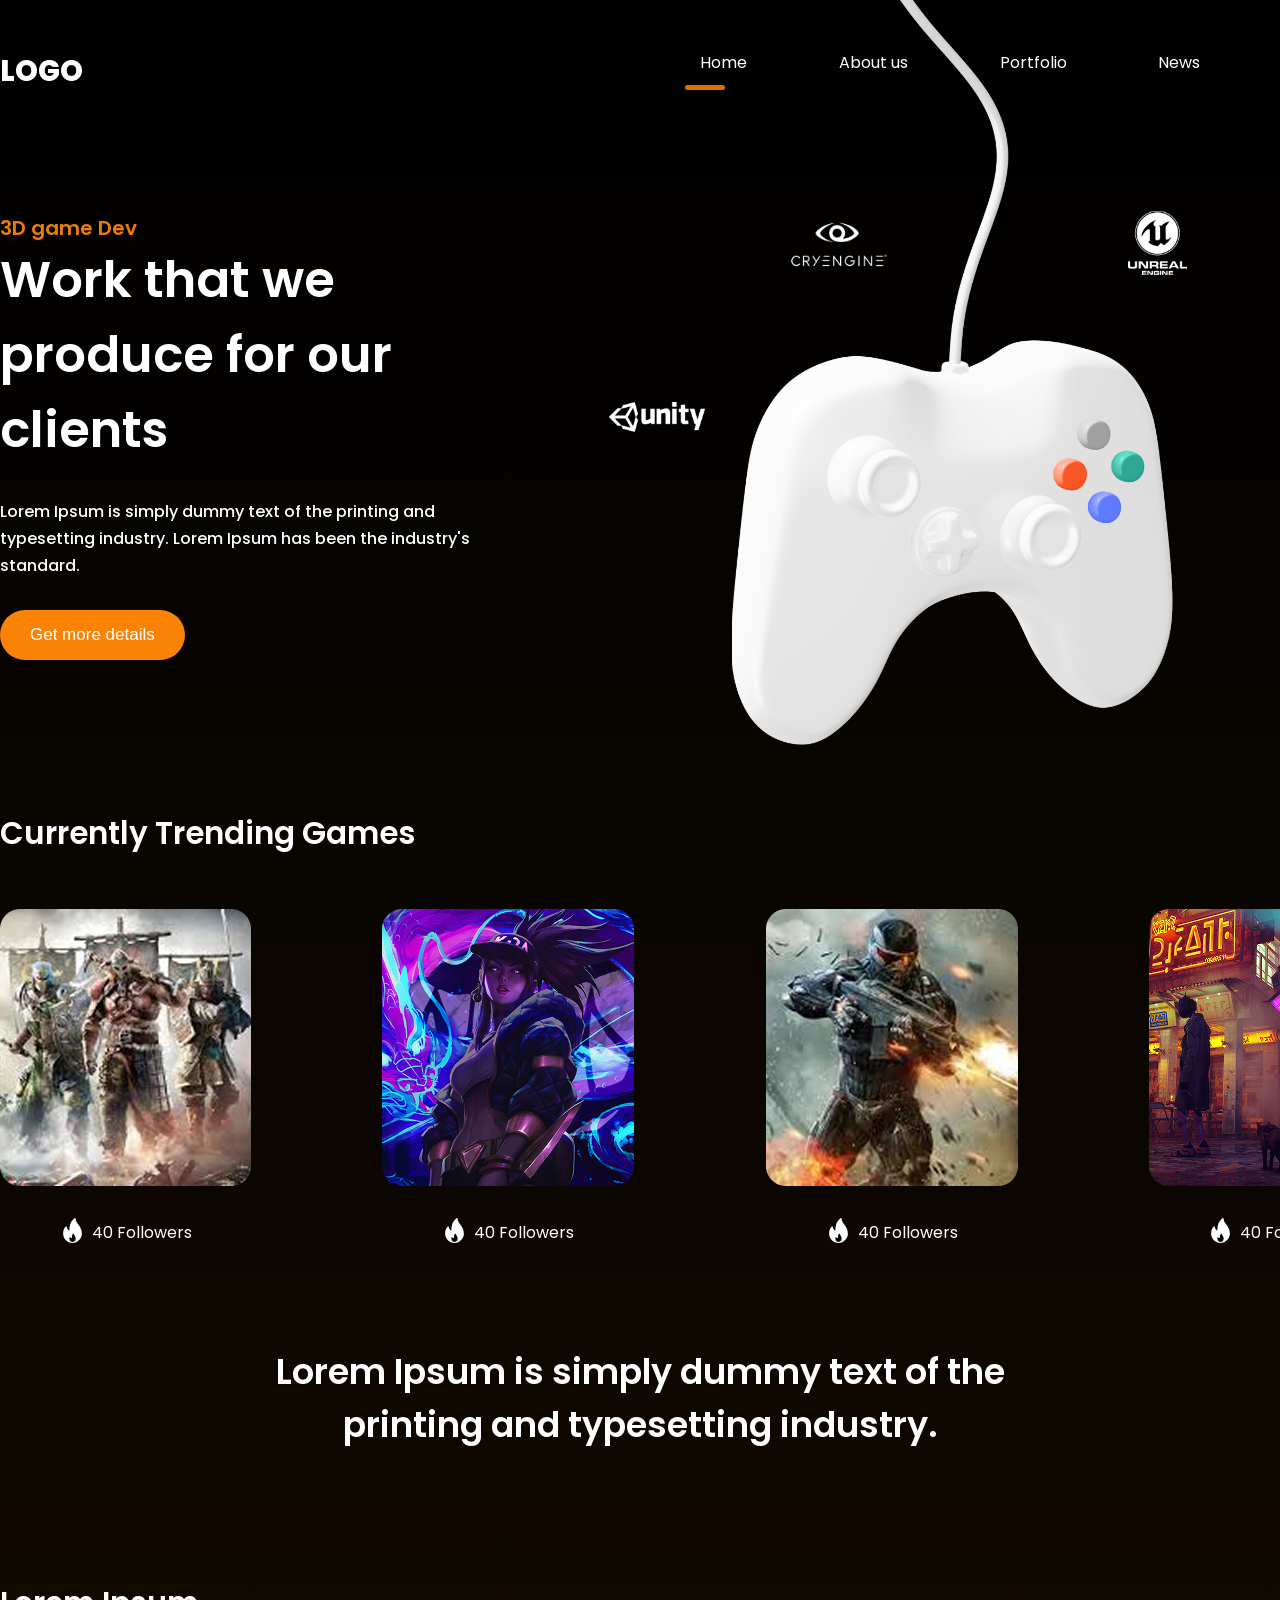
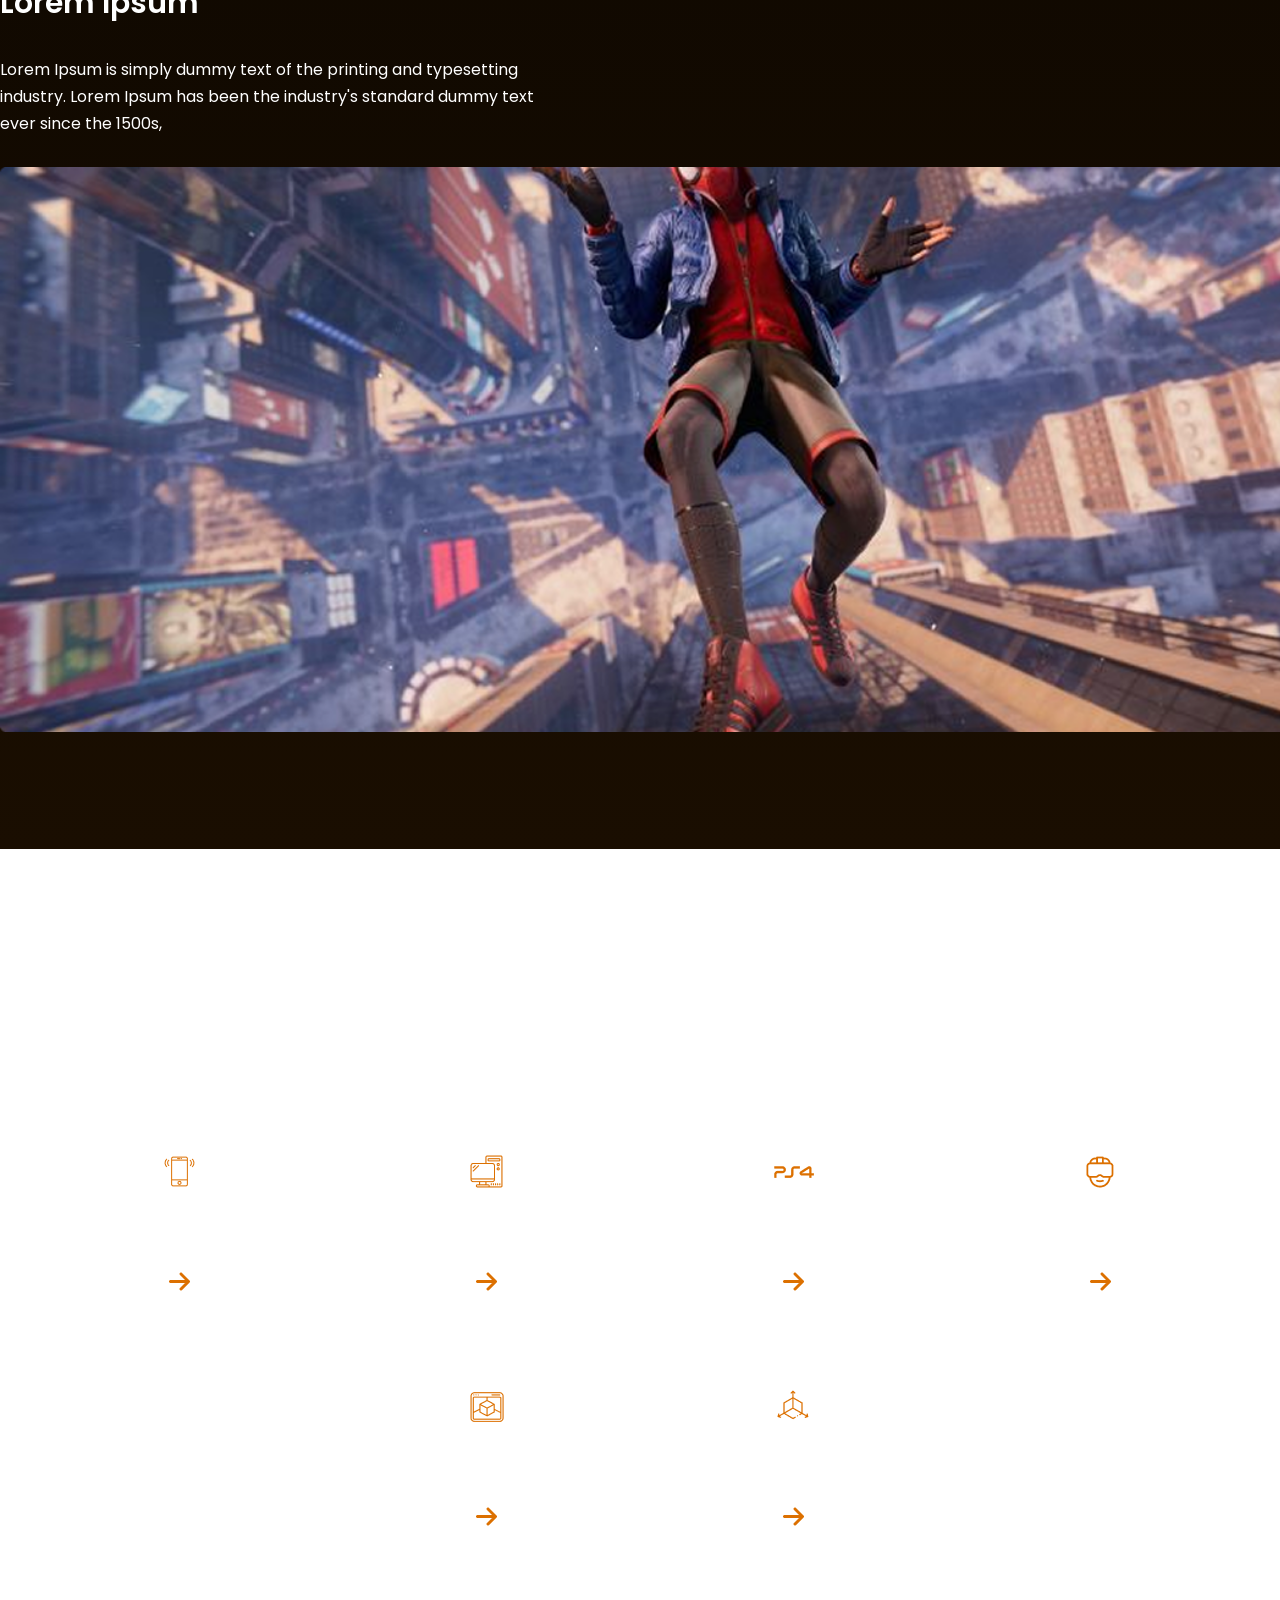
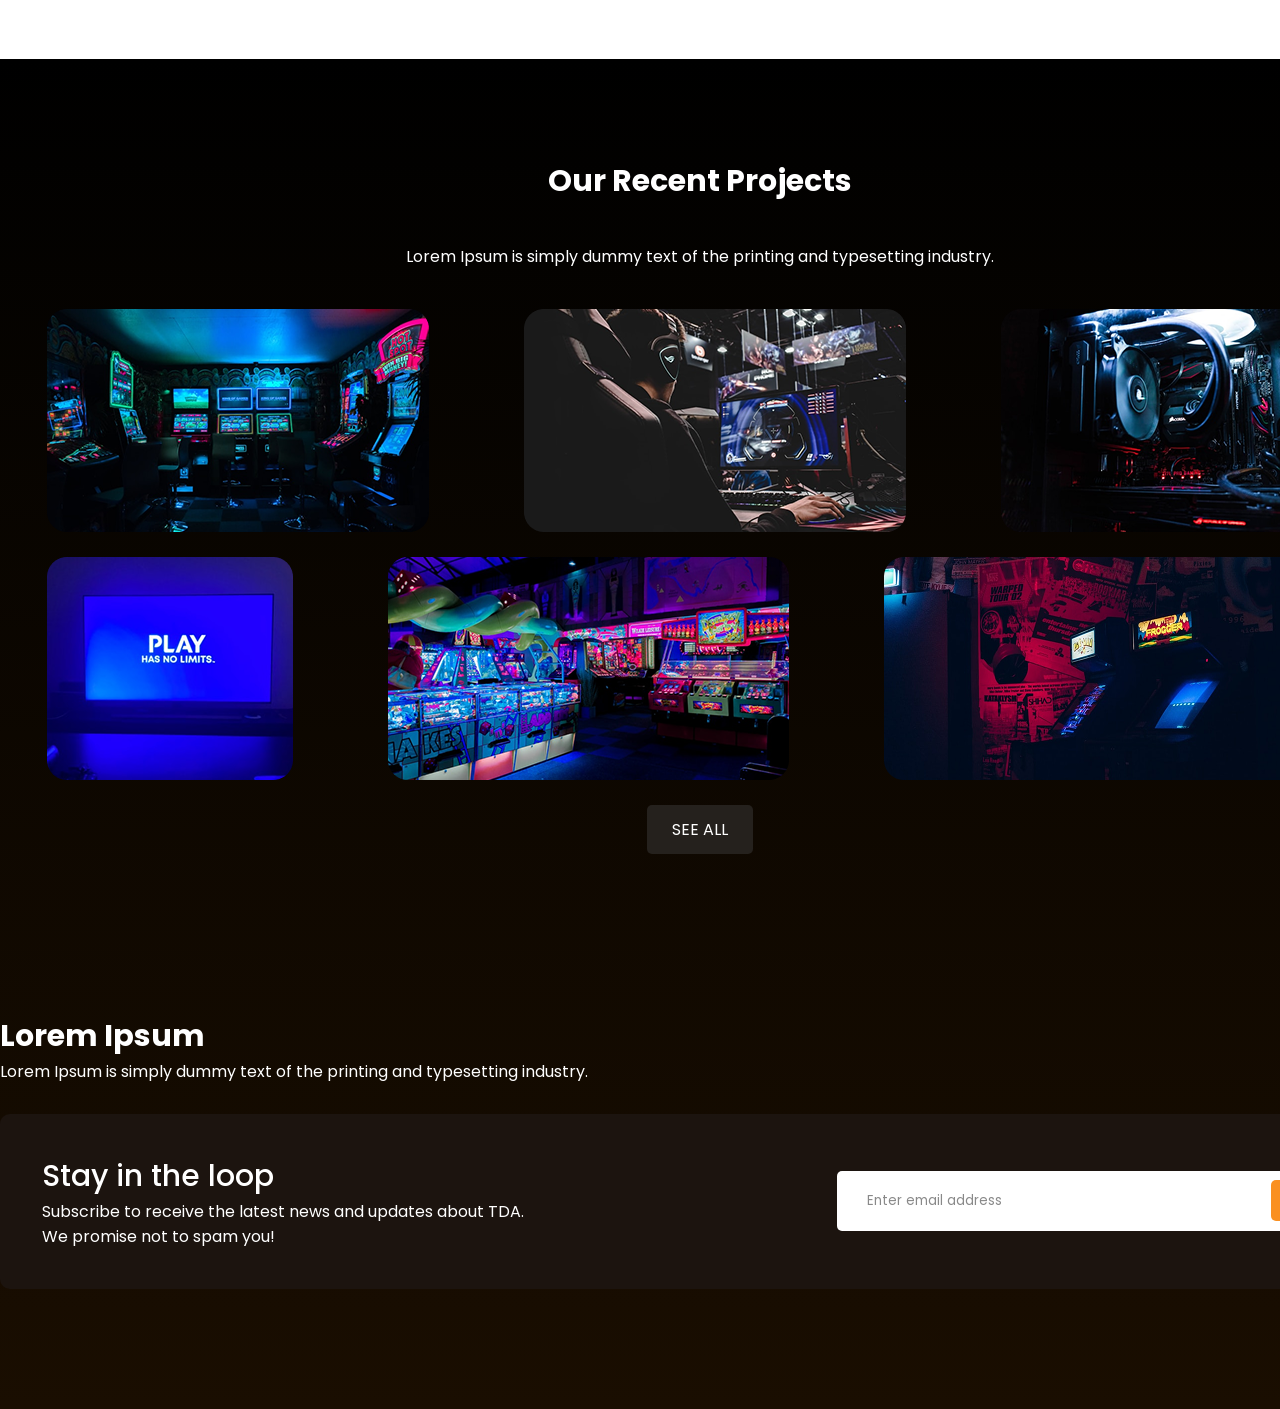
==== index.html @ e1181925 "правка" ====
<!DOCTYPE html>
<html lang="en">
<head>
    <meta charset="UTF-8">
    <meta name="viewport" content="width=device-width, initial-scale=1.0">
    <link rel="stylesheet" href="styles/main.css">
    <title>Gaming</title>
</head>
<body>

<div class="wrapper">
    <header class="container">
            <span class="logo">LOGO</span>
            <nav>
                <ul>
                    <li class="active"><a href="#">Home</a></li>
                    <li><a href="#">About us</a></li>
                    <li><a href="#">Portfolio</a></li>
                    <li><a href="#">News</a></li>
                    <li class="btn"><a href="#">Contacts</a></li>
                </ul>
            </nav>
    </header>
    <div class="hero container">
       <div class="hero--info">
        <h2>3D game Dev</h2>
        <h1>Work that we produce for our clients</h1>
        <p>Lorem Ipsum is simply dummy text of the printing and typesetting industry. Lorem Ipsum has been the industry's standard.</p>
        <button class="btn">Get more details</button>
       </div> 
       <img src="img/joystick.svg" alt="">
    </div>
    <div class="container trending">
        <a href="#" class="see-all">SEE ALL</a>
        <h3>Currently Trending Games</h3>

        <div class="games">
            <div class="block">
                <img src="img/game.png" alt="game">
                <span><img src="img/fire.svg" alt="">40 Followers</span>
            </div>
            <div class="block">
                <img src="img/game2.png" alt="game2">
                <span><img src="img/fire.svg" alt="">40 Followers</span>
            </div>
            <div class="block">
                <img src="img/game3.png" alt="game3">
                <span><img src="img/fire.svg" alt="">40 Followers</span>
            </div>
            <div class="block">
                <img src="img/game4.png" alt="game4">
                <span><img src="img/fire.svg" alt="">40 Followers</span>
            </div>
        </div>
    </div>
    <div class="container big-text">
        <p>Lorem Ipsum is simply dummy text of the printing and typesetting industry.</p>
    </div>
    <div class="container banner">
        <h3>Lorem Ipsum</h3>
        <p>Lorem Ipsum is simply dummy text of the printing and typesetting industry. Lorem Ipsum has been the industry's standard dummy text ever since the 1500s,</p>
        <img src="img/banner.png" alt="banner">
    </div>

</div>

<div class="features">
    <div class="container">
        <h3>Lorem Ipsum is simply dummy text of the printing and typesetting industry.</h3>
        <p>Lorem Ipsum is simply dummy text of the printing and typesetting industry. Lorem Ipsum has been the industry's standard dummy text ever since the 1500s,</p>
    </div>
    <div class="info">
        <div class="block">
            <img src="img/feature1.png" alt="">
            <p>Mobile Game Development</p>
            <img src="img/arrow.png" alt="">
        </div>
        <div class="block">
            <img src="img/feature2.png" alt="">
            <p>PC Game Development</p>
            <img src="img/arrow.png" alt="">
        </div>
        <div class="block">
            <img src="img/feature3.png" alt="">
            <p>PS4 Game Development</p>
            <img src="img/arrow.png" alt="">
        </div>
        <div class="block">
            <img src="img/feature4.png" alt="">
            <p>AR/VR Solutions</p>
            <img src="img/arrow.png" alt="">
        </div>
        <div class="block">
            <img src="img/feature5.png" alt="">
            <p>AR/ VR design</p>
            <img src="img/arrow.png" alt="">
        </div>
        <div class="block">
            <img src="img/feature6.png" alt="">
            <p>3D Modelings</p>
            <img src="img/arrow.png" alt="">
        </div>
    </div>
</div>

<div class="wrapper">
    <div class="container projects">
        <h3>Our Recent Projects</h3>
        <p>Lorem Ipsum is simply dummy text of the printing and typesetting industry.</p>
        <div class="images">
            <img src="img/project1.png" alt="">
            <img src="img/project2.png" alt="">
            <img src="img/project3.png" alt="">
        </div>
        <div class="images">
            <img src="img/project4.png" alt="">
            <img src="img/project5.png" alt="">
            <img src="img/project6.png" alt="">
        </div>
        <a href="#" class="see-all">SEE ALL</a>
    </div>

    <div class="container email">
        <h3>Lorem Ipsum</h3>
        <p>Lorem Ipsum is simply dummy text of the printing and typesetting industry.</p>
    <div class="block">
        <div>
            <h4>Stay in the loop</h4>
            <p>Subscribe to receive the latest news and updates about TDA.
We promise not to spam you! </p>
        </div>
        <div>
            <input type="email" id="emailField" placeholder="Enter email address">
            <button onclick="checkEmail()">Continue</button>
        </div>
    </div>
    </div>  
</div>
<script>
    function checkEmail() {
        let email = document.querySelector('#emailField').value;
        if(!email.includes('@')) alert('Нет символа @');
        else if(!email.includes('@')) alert('Нет символа . ');
        else alert('Все отлично!')
    }
</script>
</body>
</html>
---- styles/main.css ----
@import url('https://fonts.googleapis.com/css2?family=Poppins:wght@400;500;700;800&display=swap');

* {
    margin: 0;
    padding: 0;
}

body {
    font-family: 'poppins', sans-serif;
    font-size: 16px;
    font-weight: 400;
    color: #fff;
}

a {
    text-decoration: none;
}

img {
    max-width: 100%;
}

/* Шапка сайта */

.wrapper {
  background: linear-gradient(180deg, rgba(0,0,0,1) 0%, rgba(26,14,1,1) 100%);
  width: 100%;
}

.container {
    width: 1400px;
    margin: 0 auto;
}

header {
    padding: 50px 0;
}

header .logo {
    text-transform: uppercase;
    font-size: 29px;
    font-weight: 800;
}

header nav {
    float: right;
    width: 50%;
}

header nav ul {
    list-style: none;
    display: flex;
    justify-content: space-between;
    z-index: 2;
    position: relative;
}

header nav ul li {
    display: inline-block;

}

header nav ul li a {
    color:#fff;
}

header nav ul li.active::after {
    content: '';
    display: block;
    width: 40px;
    height: 5px;
    background: #DC7000;
    border-radius: 10px;
    position: relative;
    top: 10px;
    left: -15px;
}

header nav ul li:not(.active):not(.btn) a:hover {
    border-bottom: 5px solid #DC7000;
}

header nav ul li.btn a, .email .block button {
    background: #fa9021;
    padding: 9px 17px;
    border-radius: 5px;
}

header nav ul li.btn a:hover, .email .block button:hover {
    background: #a02604;
    transition: all 500ms ease;
}

/* Заголовок */
.hero {
    padding-bottom: 100px;
    position: relative;
    z-index: 1;
    position: relative;
}

.hero--info {
    width: 530px;
    padding-top: 70px;
}

.hero--info h2 {
    color: #E87D0E;
    font-size: 20px;
    font-weight: 600;
}

.hero--info h1 {
    font-size: 50px;
    font-weight: 600;
}

.hero--info p {
    font-weight: 500;
    line-height: 170%;
    margin: 30px 0;
}

.hero--info .btn {
    background: #fa8305;
    color: #fff;
    font-size: 17px;
    border-radius: 50px;
    padding: 15px 30px;
    border: 0;
    transition: all 500ms ease;
}

.hero--info .btn:hover {
    cursor: pointer;
    transform: scale(1.1);
}

.hero img {
    position: absolute;
    top: -150px;
    right: 0;
}

/* Секция с играми */
.trending {
    padding-top: 50px;
}

.trending h3 {
    font-weight: 600;
    font-size: 31px;
}

.trending .see-all, 
.projects .see-all {
    color: #fff;
    background: #25211D;
    border-radius: 5px;
    padding: 12px 23px;
    float: right;
    display: block;
}

.trending .see-all:hover, 
.projects .see-all:hover {
    transform: scale(1.1);
    transition: all 500ms ease;
}

.trending .games {
    display: flex;
    justify-content: space-between;
    width: 100%;
    padding: 50px 0;
}

.trending .games span {
    display: block;
    text-align: center;
    margin-top: 20px;
}

.trending .games span img {
    position: relative;
    top: 5px;
    margin-right: 7px;
}

.big-text {
    padding: 50px 0;
    font-size: 35px;
    font-weight: 600;
    text-align: center;
    width: 800px;
}

.banner {
    padding: 80px 0;
}

.banner h3 {
    font-size: 30px;
    font-weight: 600;
    margin-bottom: 30px;
}

.banner p {
    line-height: 170%;
    margin-bottom: 30px;
    width: 550px;
}

.banner img {
    width: 100%;
    margin-bottom: 30px;
}

/* Характеристики проекта */
.features {
    background: url('../img/bg.png') no-repeat center center fixed;
    background-size: cover;
    padding: 80px 0;
}

.features h3,
.features p  {
    margin-bottom: 20px;
    text-align: center;
    max-width: 800px;
    margin-left: auto;
    margin-right: auto;
}

.features h3 {
    font-size: 30px;
}

.features .info {
    display: flex;
    justify-content: center;
    flex-wrap: wrap;
}

.features .info .block {
    text-align: center;
    width: 20%;
    margin: 30px 2%;
}
.features .info .block img {
    margin-bottom: 15px;
}

/* Блок с проектами */

.projects {
    padding: 100px 0;

}

.projects h3 {
    font-size: 30px;
    text-align: center;
}

.projects p {
    margin: 40px 0;
    text-align: center;
}

.projects .images {
    display: flex;
    justify-content: space-around;
    margin-bottom: 25px;
}

.projects .see-all {
    float: none;
    width: 60px;
    text-align: center;
    margin: 0 auto;
}

/* Нижняя часть */
.email {
    padding-bottom: 120px;
}

.email h3 {
    margin-top: 60px;
    font-size: 30px;
}

.email .block {
    background: #1C140F;
    margin-top: 30px;
    border-radius: 10px;
    padding: 40px 3%;
    width: 94%;
    display: flex;
    justify-content: space-between;
    align-items: center;
}

.email .block h4 {
    font-size: 30px;
    font-weight: 500;
}

.email .block p {
    width: 500px;
}

.email .block input {
    background: #fff;
    outline: none;
    border: 0;
    border-radius: 5px;
    width: 380px;
    font-family: 'poppins', sans-serif;
    font-weight: 400;
    padding: 20px 30px;
    position: relative;
    right: -100px;
    z-index: 1;
    padding-right: 120px;
}

.email .block input::placeholder {
    color: #898989;
}

.email .block button {
    cursor: pointer;
    border: 0;
    padding: 13px 17px;
    position: relative;
    z-index: 2;
    color: #fff;
}
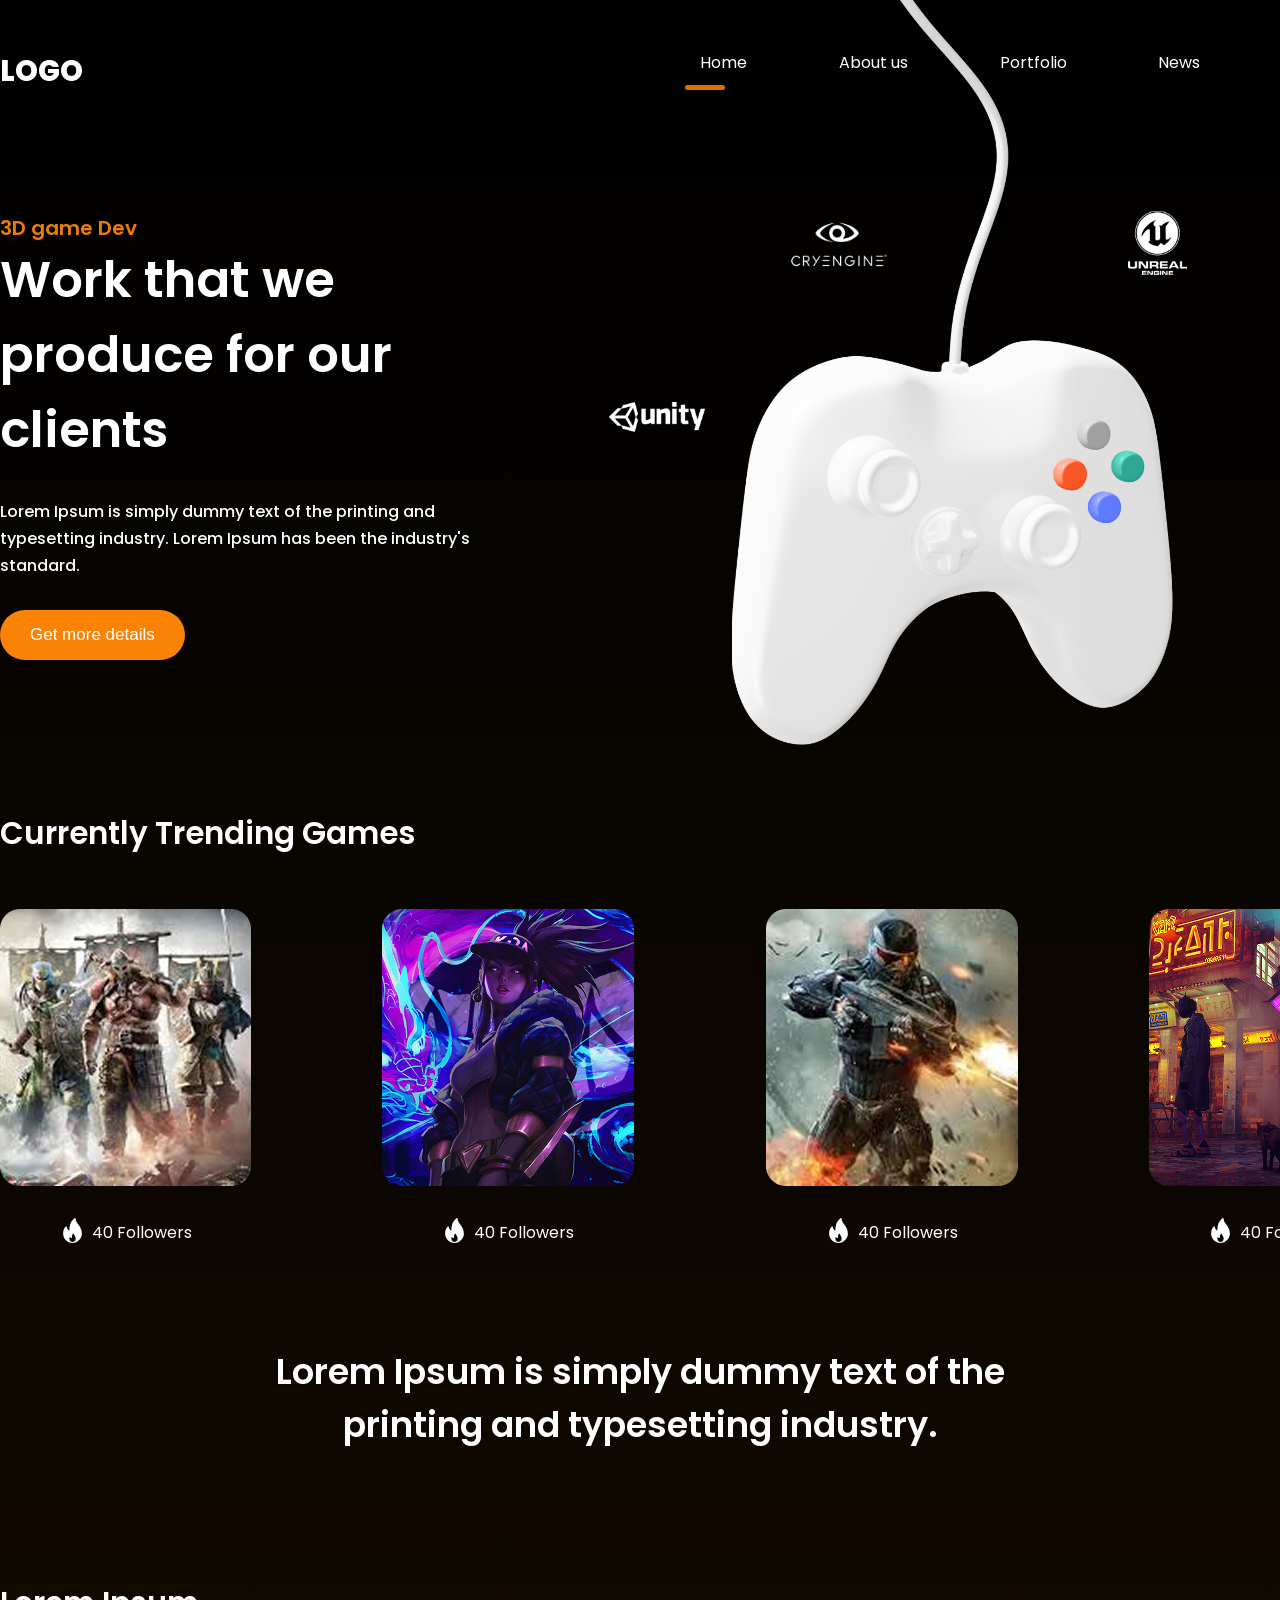
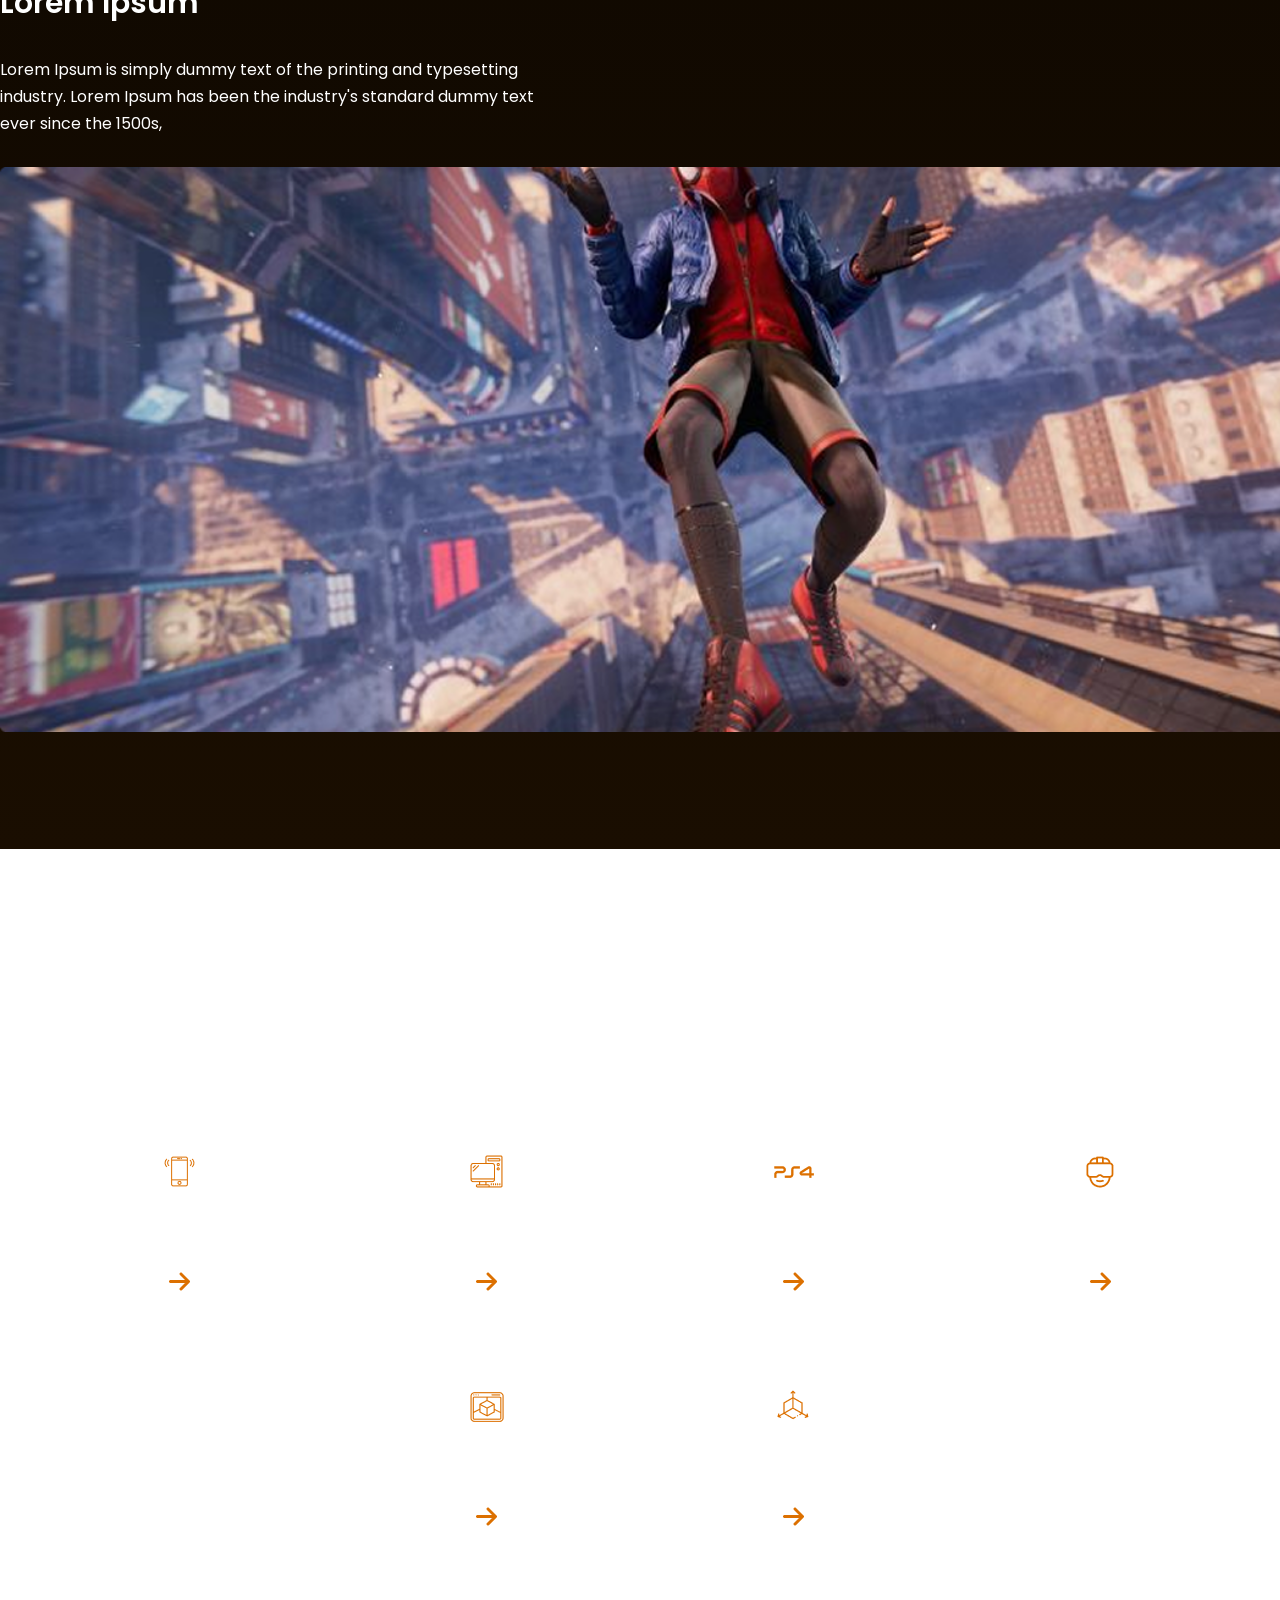
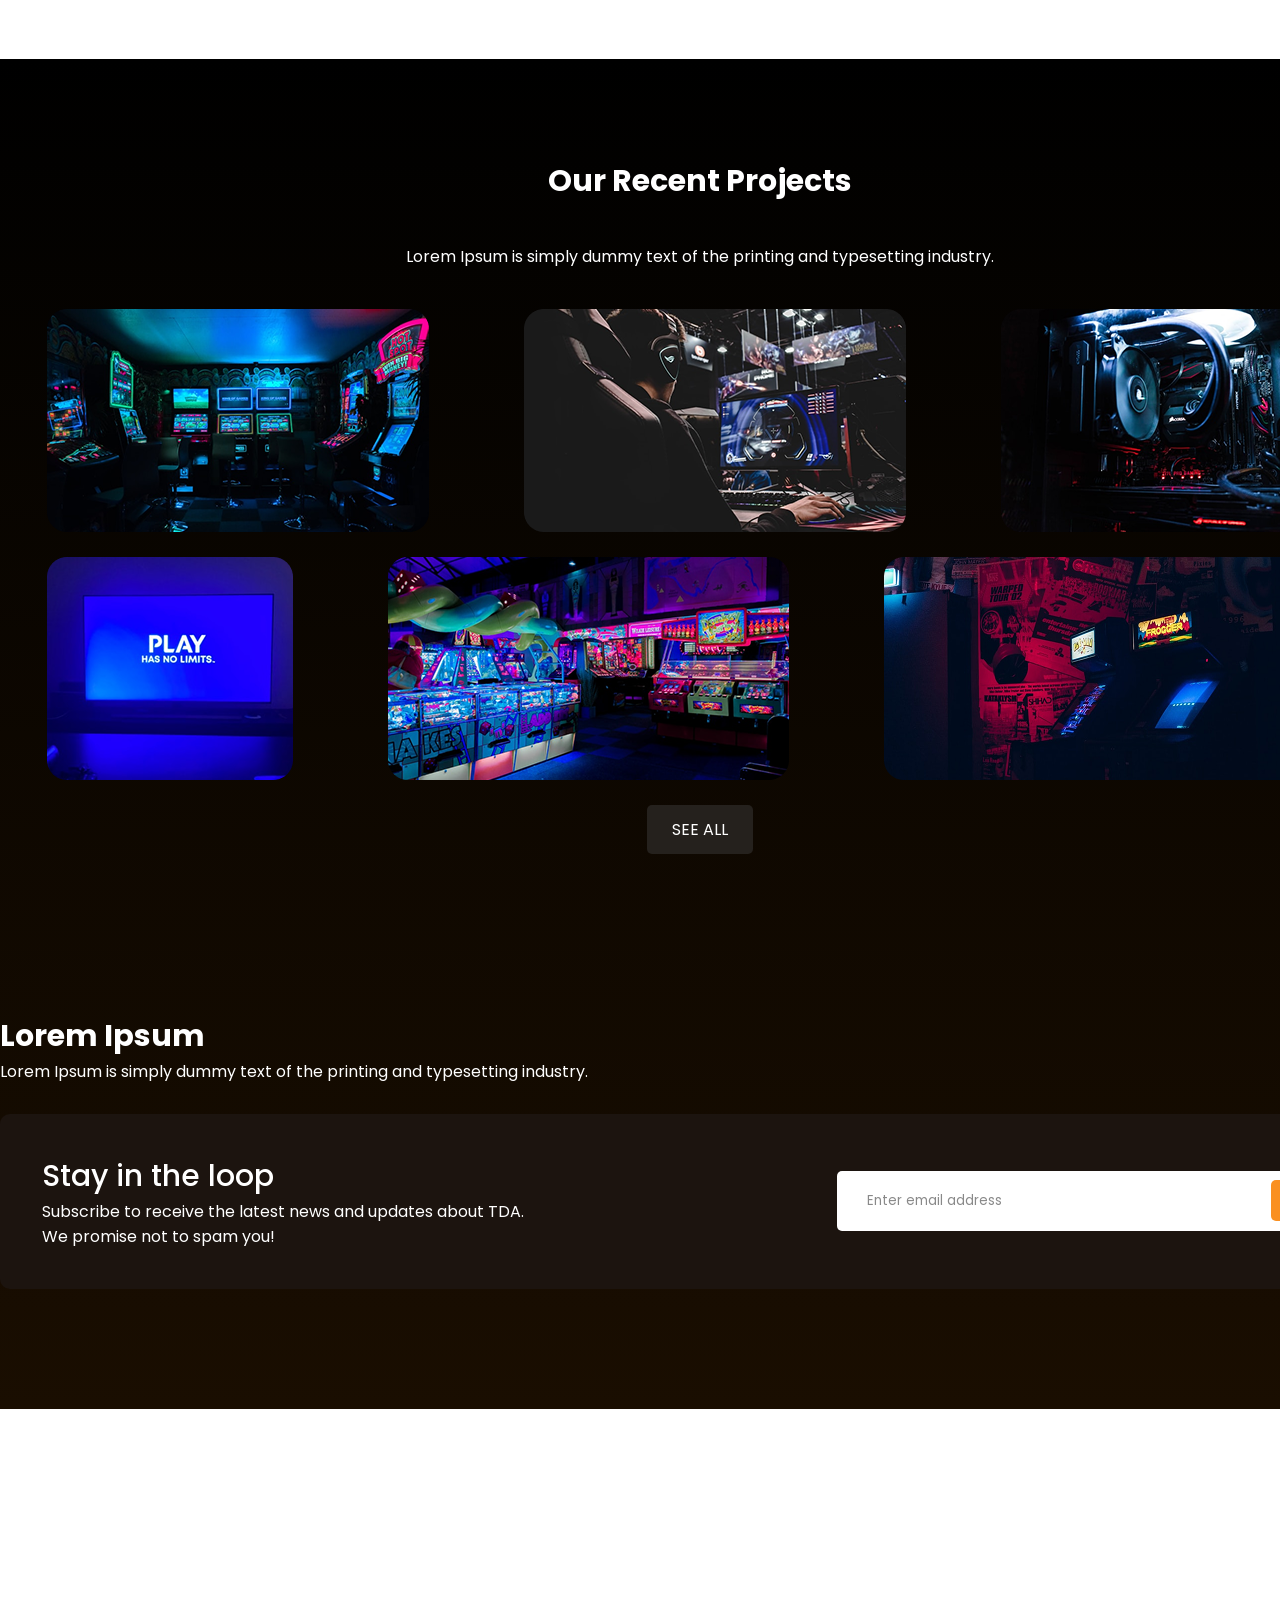
==== commit 863e20f6: "pravka" ====
--- a/index.html
+++ b/index.html
@@ -136,11 +136,35 @@
     </div>
     </div>  
 </div>
+
+<footer>
+    <div class="blocks container">
+        <div>
+            <span class="logo">logo</span>
+            <p>Lorem Ipsum is simply dummy text of the printing and typesetting industry.</p>
+        </div>
+        <div>
+            <h4>About us</h4>
+            <ul>
+                <li>Zeux</li>
+                <li>Portfolio</li>
+                <li>Careers</li>
+                <li>Contact us</li>
+            </ul>
+        </div>
+        <div>
+            <h4>Contact us</h4>
+            <p>Lorem Ipsum is simply dummy text of the printing and typesetting industry.</p>
+            <p>+908 89097 890</p>
+        </div>
+    </div>
+</footer>
+
 <script>
     function checkEmail() {
         let email = document.querySelector('#emailField').value;
         if(!email.includes('@')) alert('Нет символа @');
-        else if(!email.includes('@')) alert('Нет символа . ');
+        else if(!email.includes('.')) alert('Нет символа . ');
         else alert('Все отлично!')
     }
 </script>
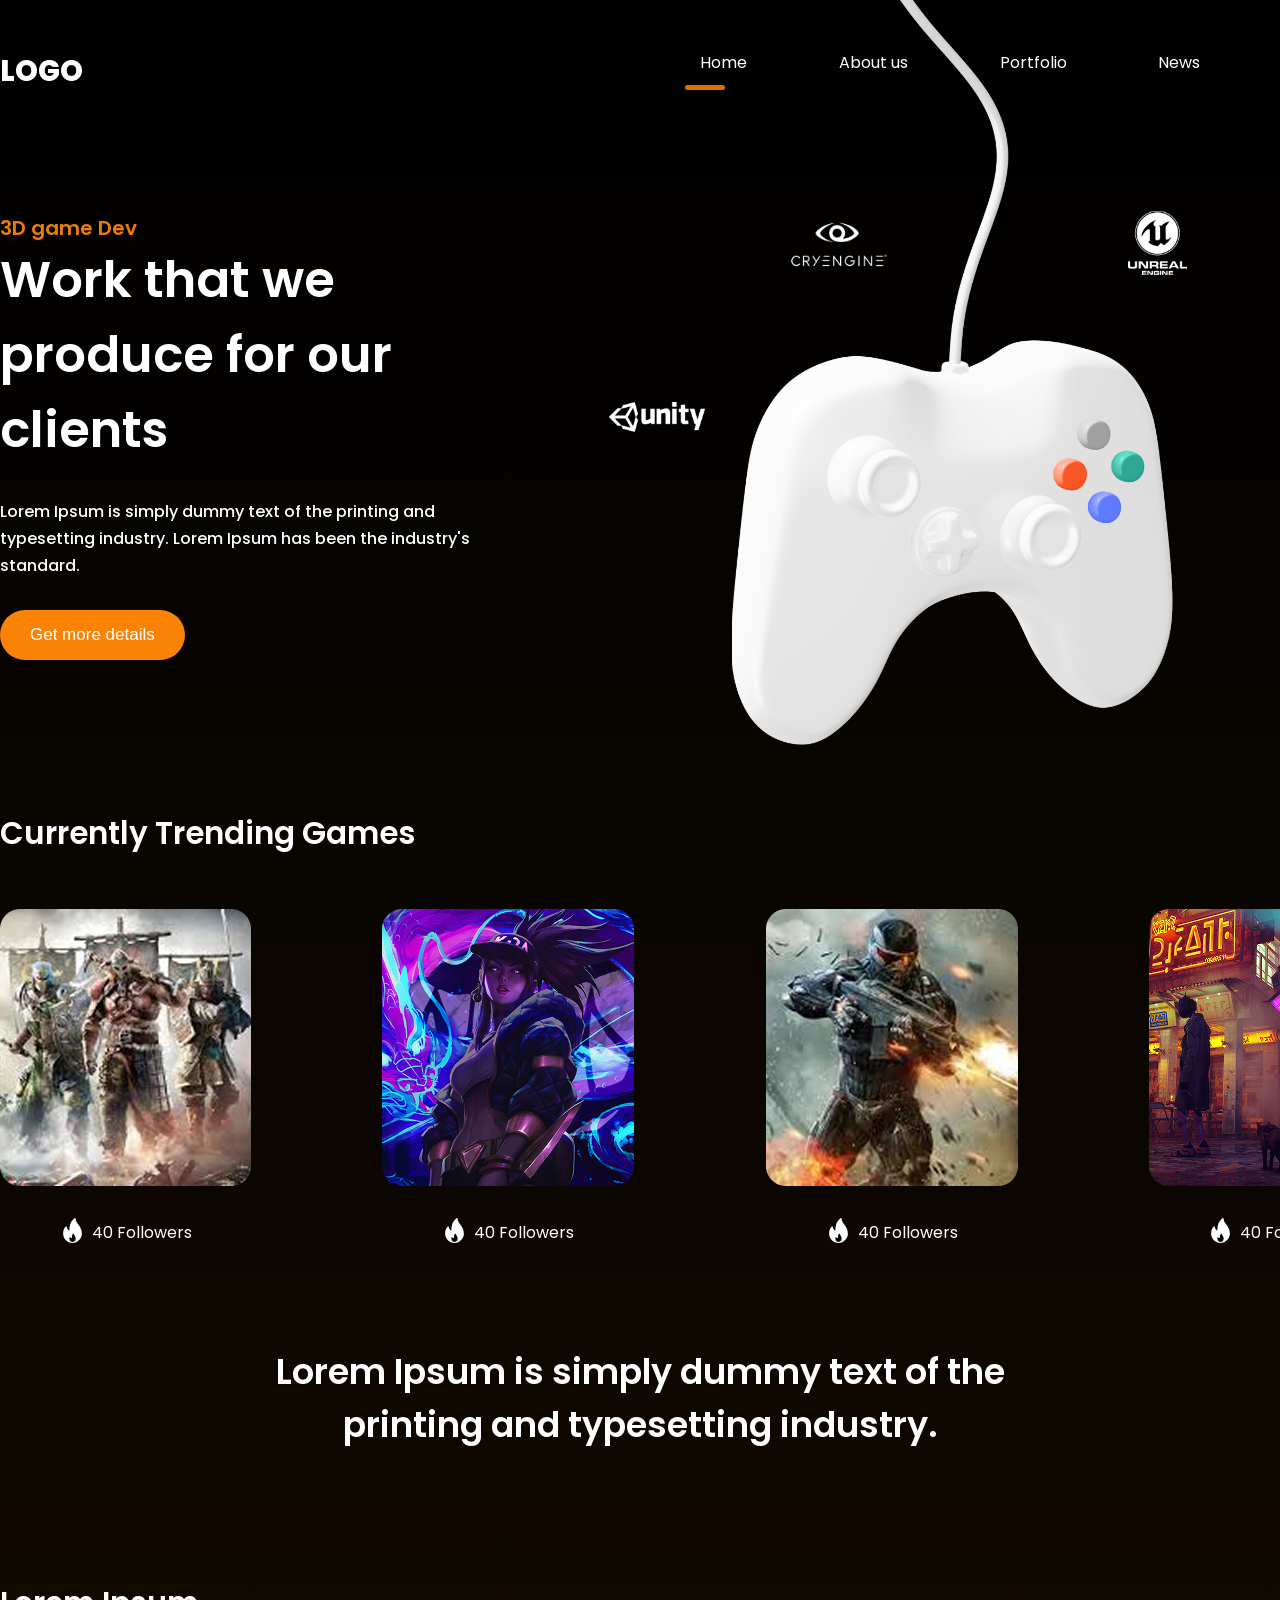
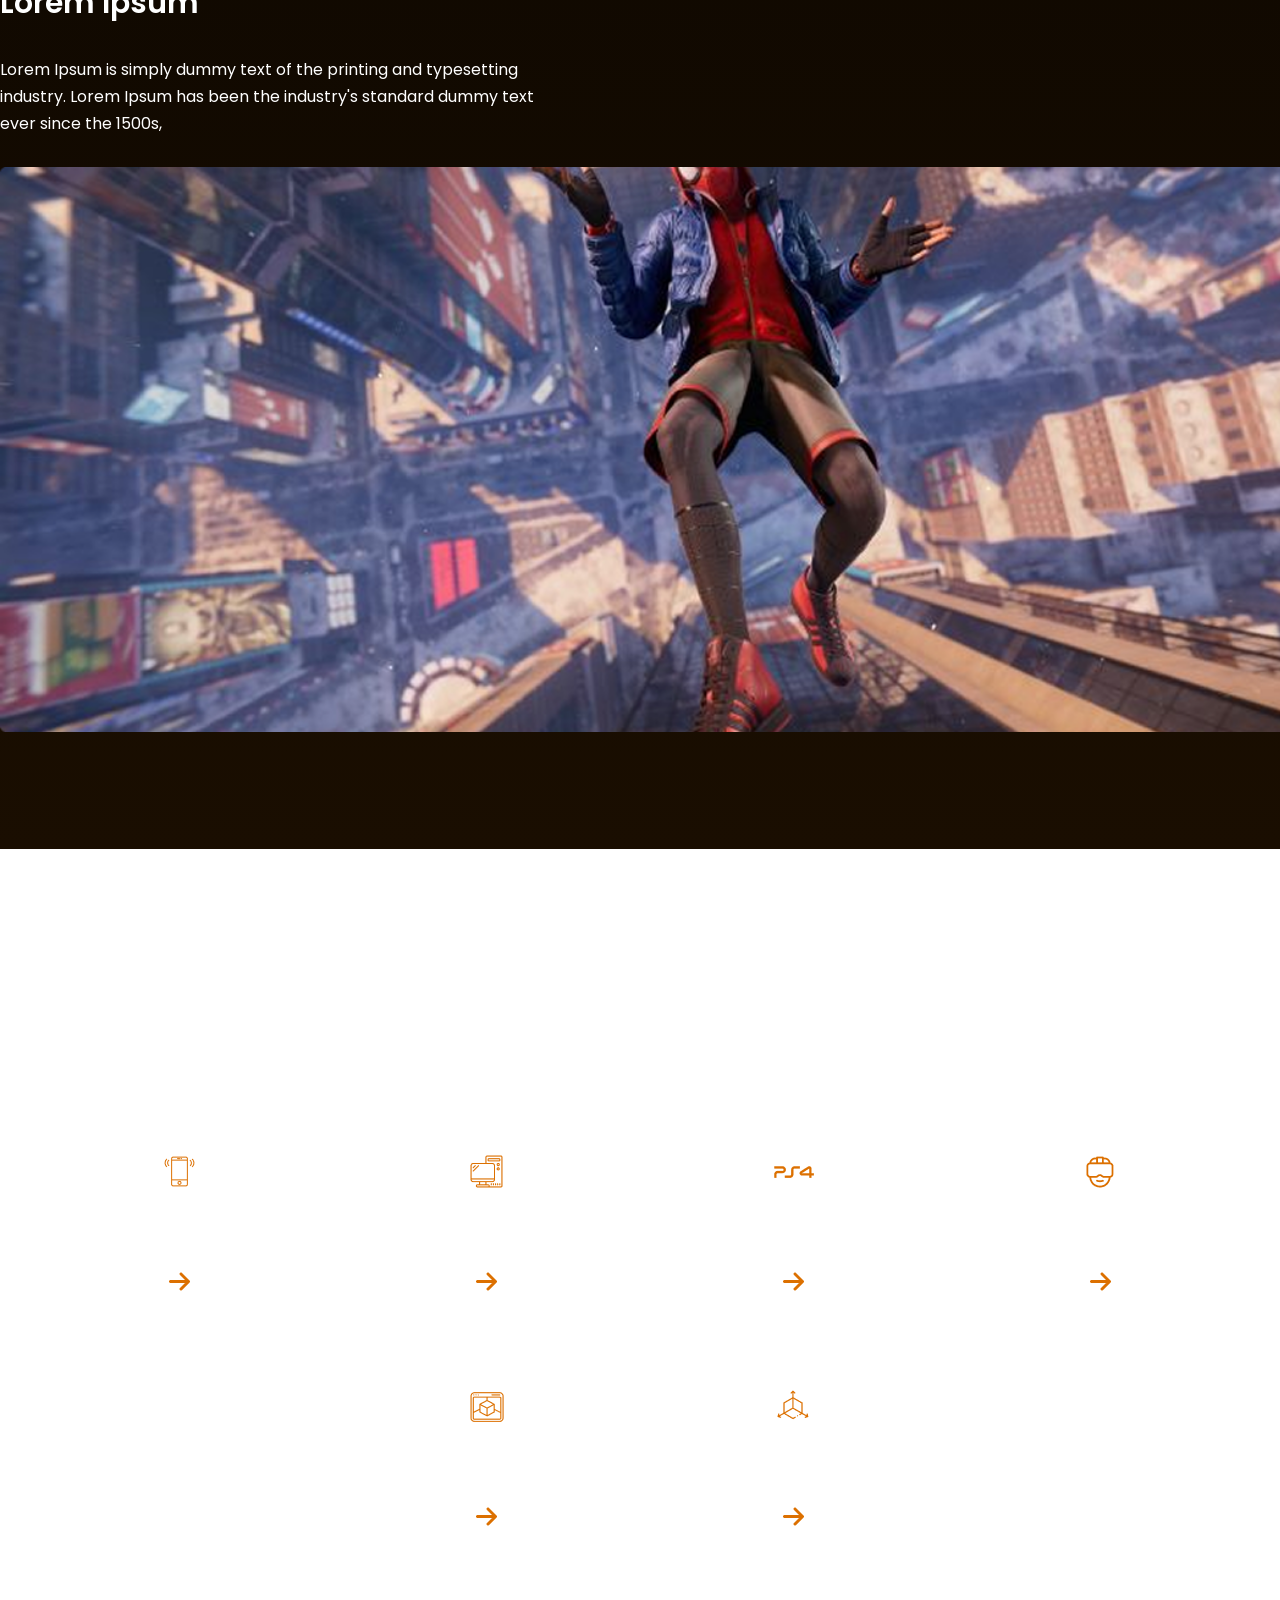
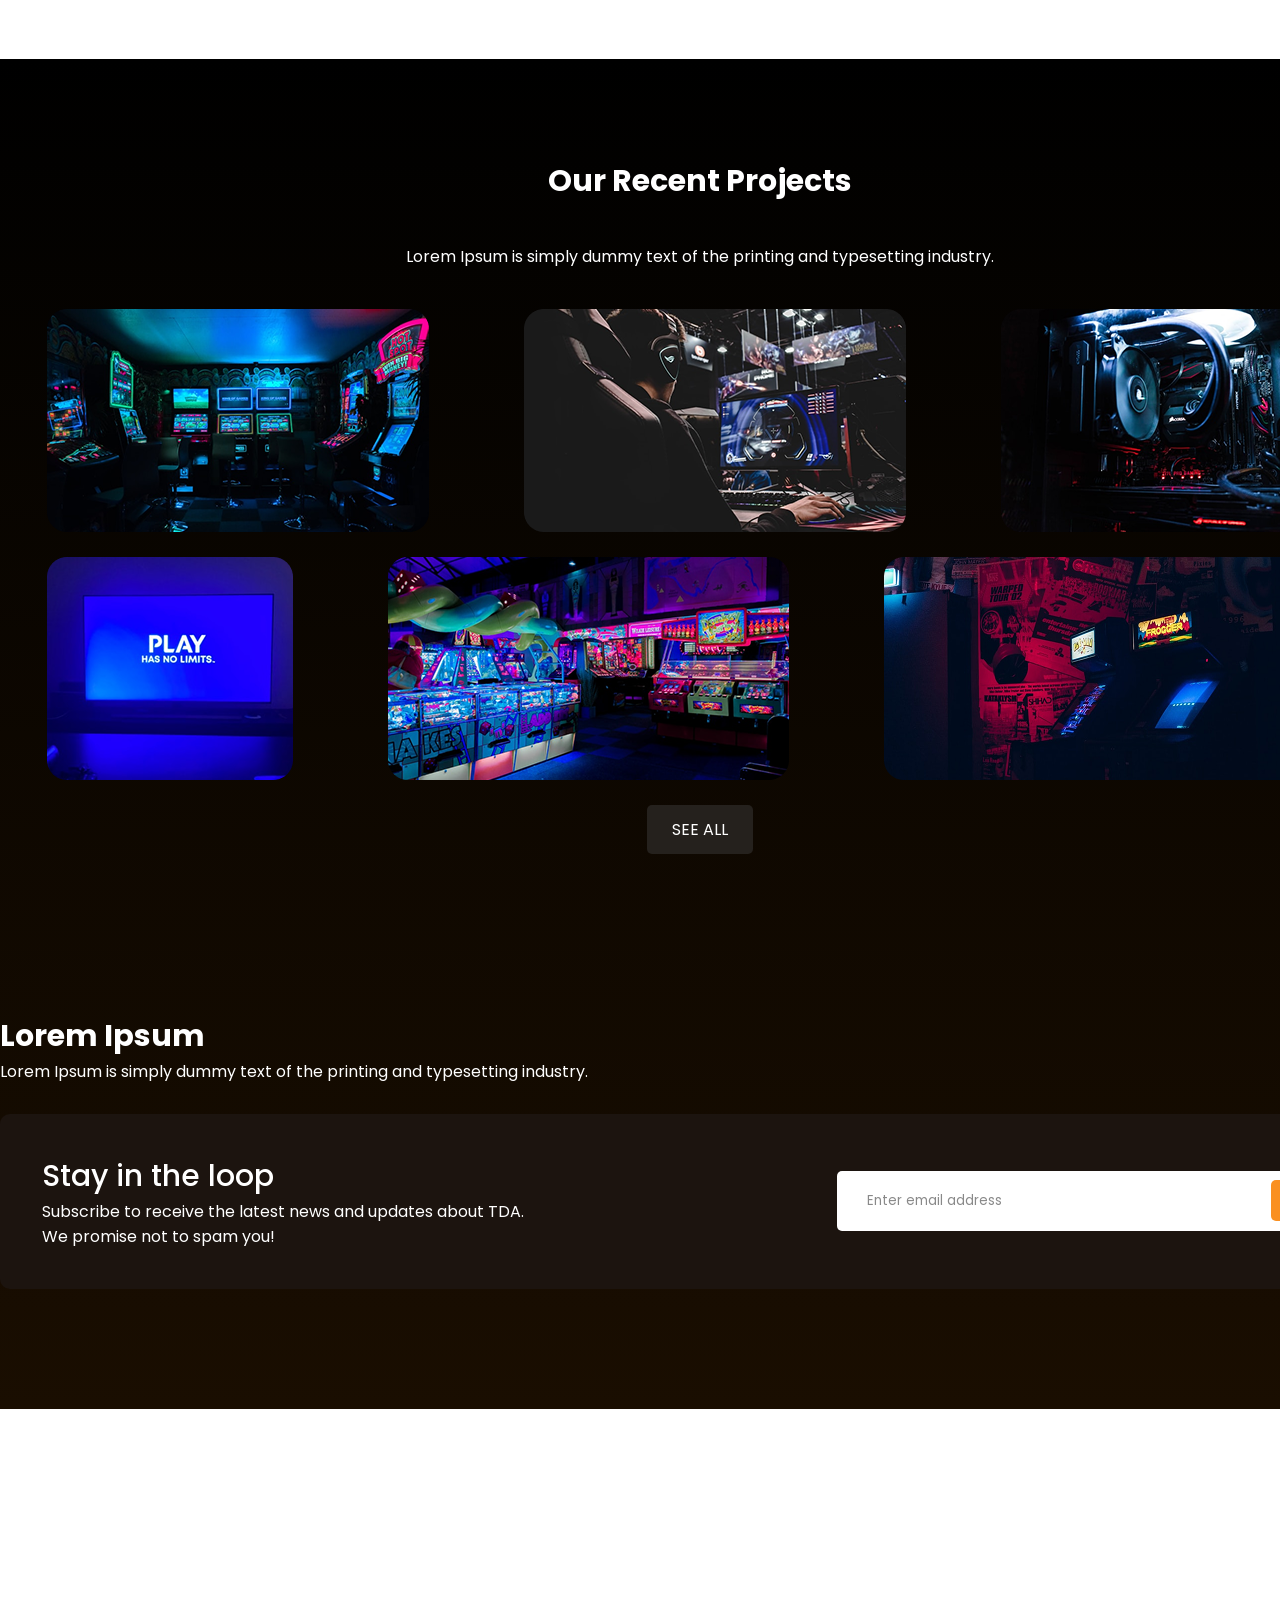
==== commit c9f2d38e: "pravka" ====
--- a/index.html
+++ b/index.html
@@ -158,6 +158,8 @@
             <p>+908 89097 890</p>
         </div>
     </div>
+    <hr>
+    <p>Copyright ® 2021 Lorem All rights Rcerved</p>
 </footer>
 
 <script>
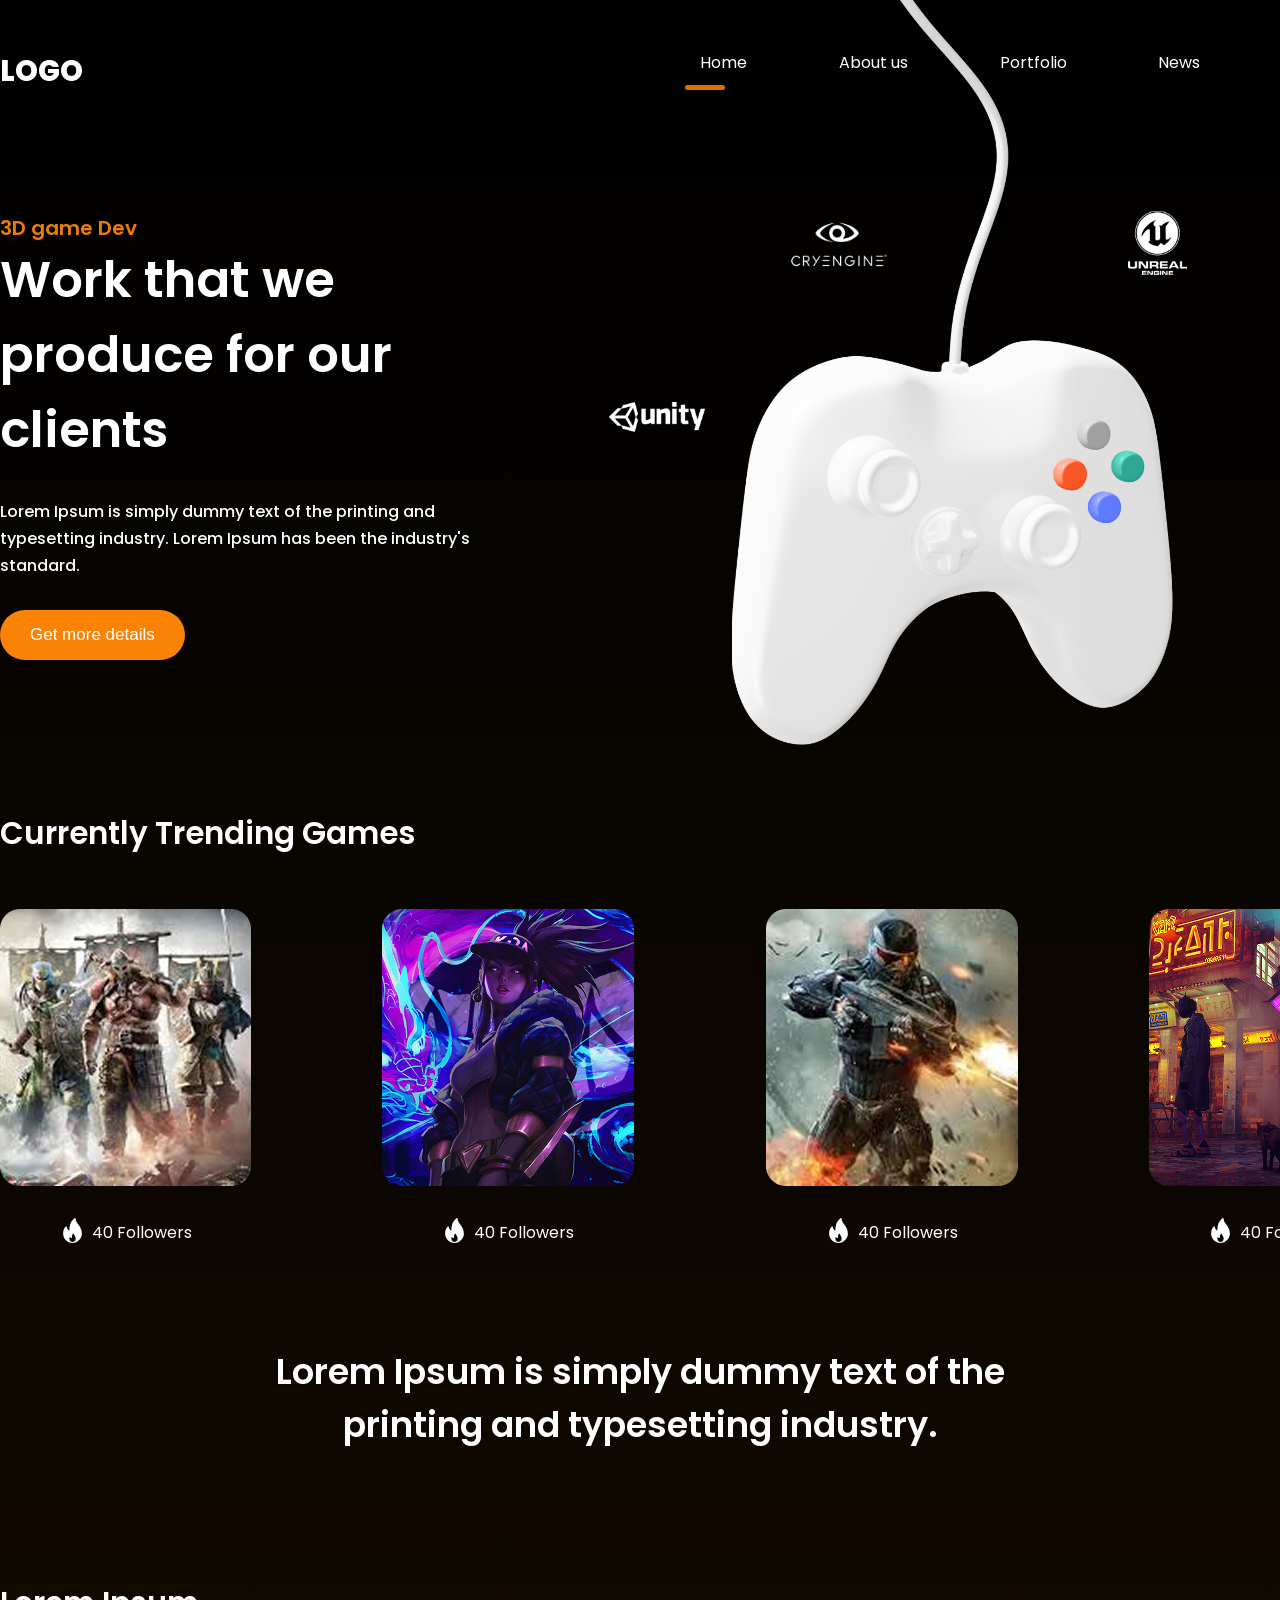
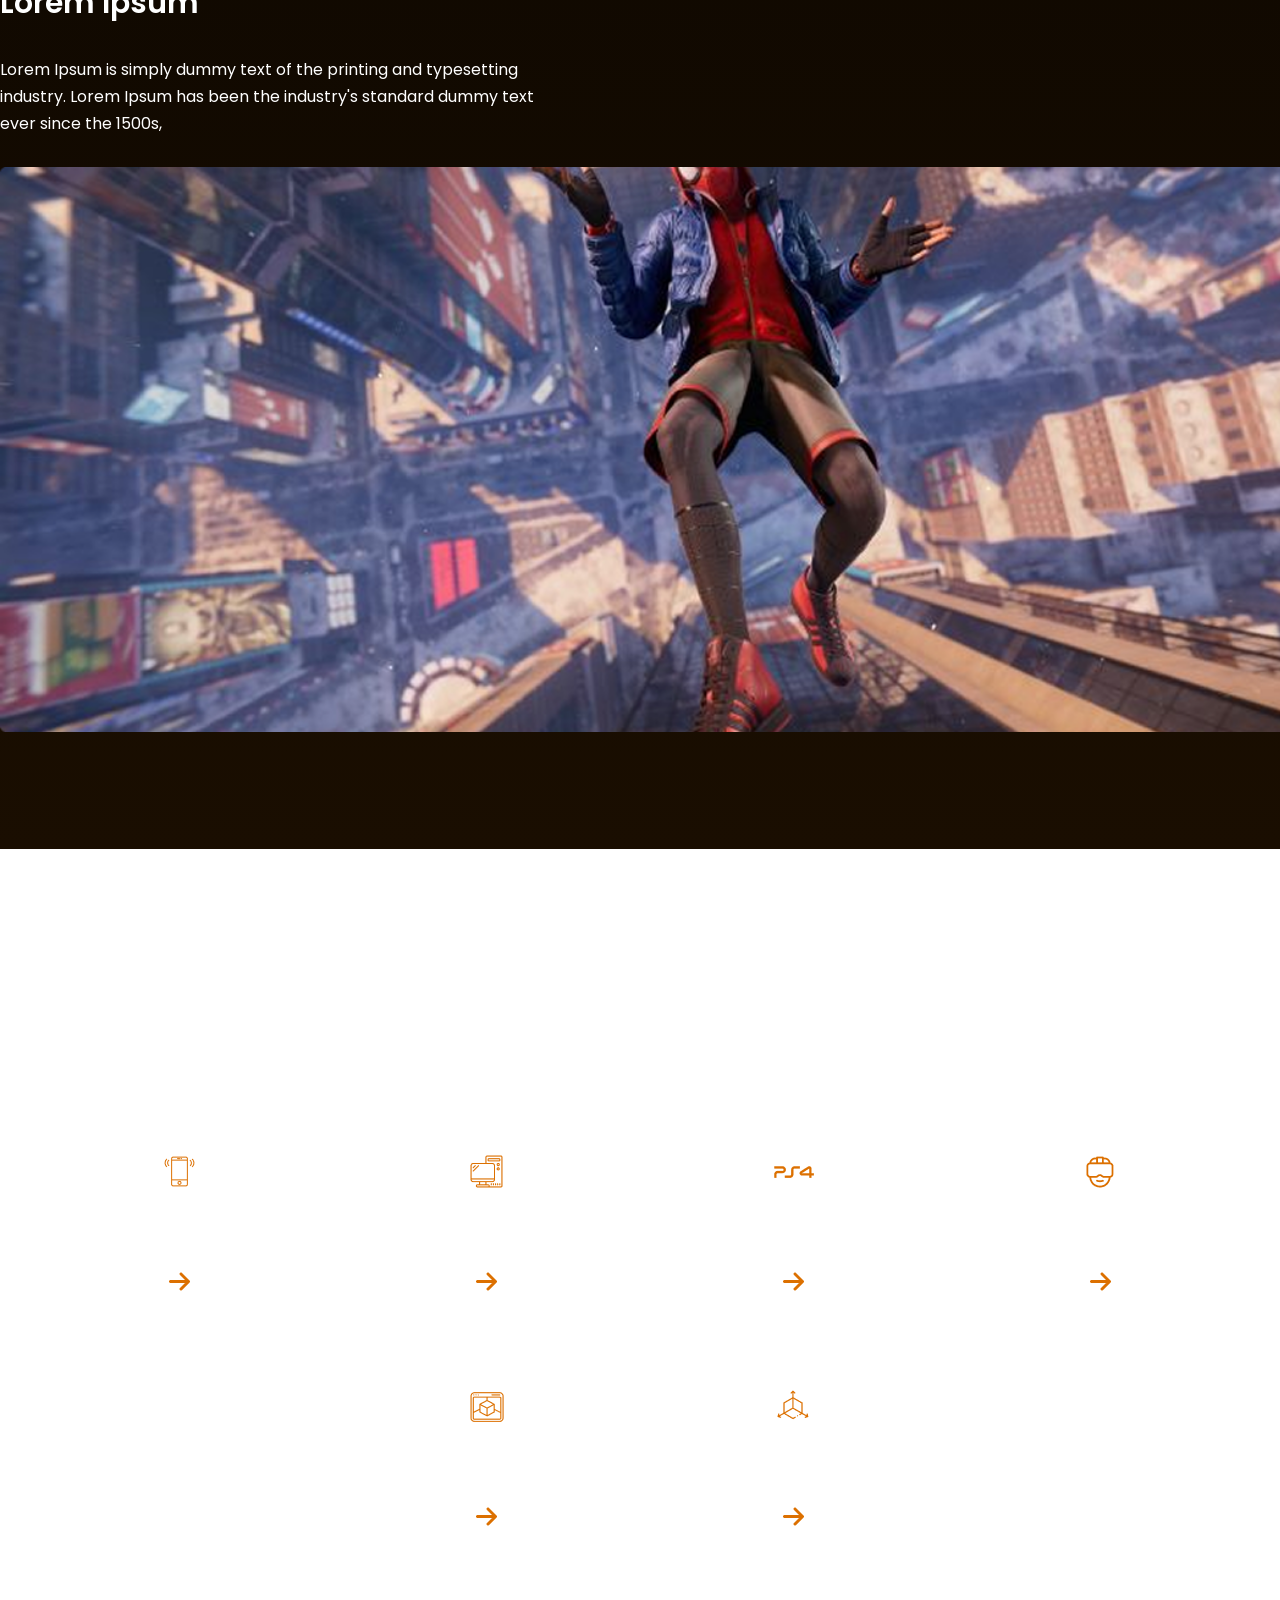
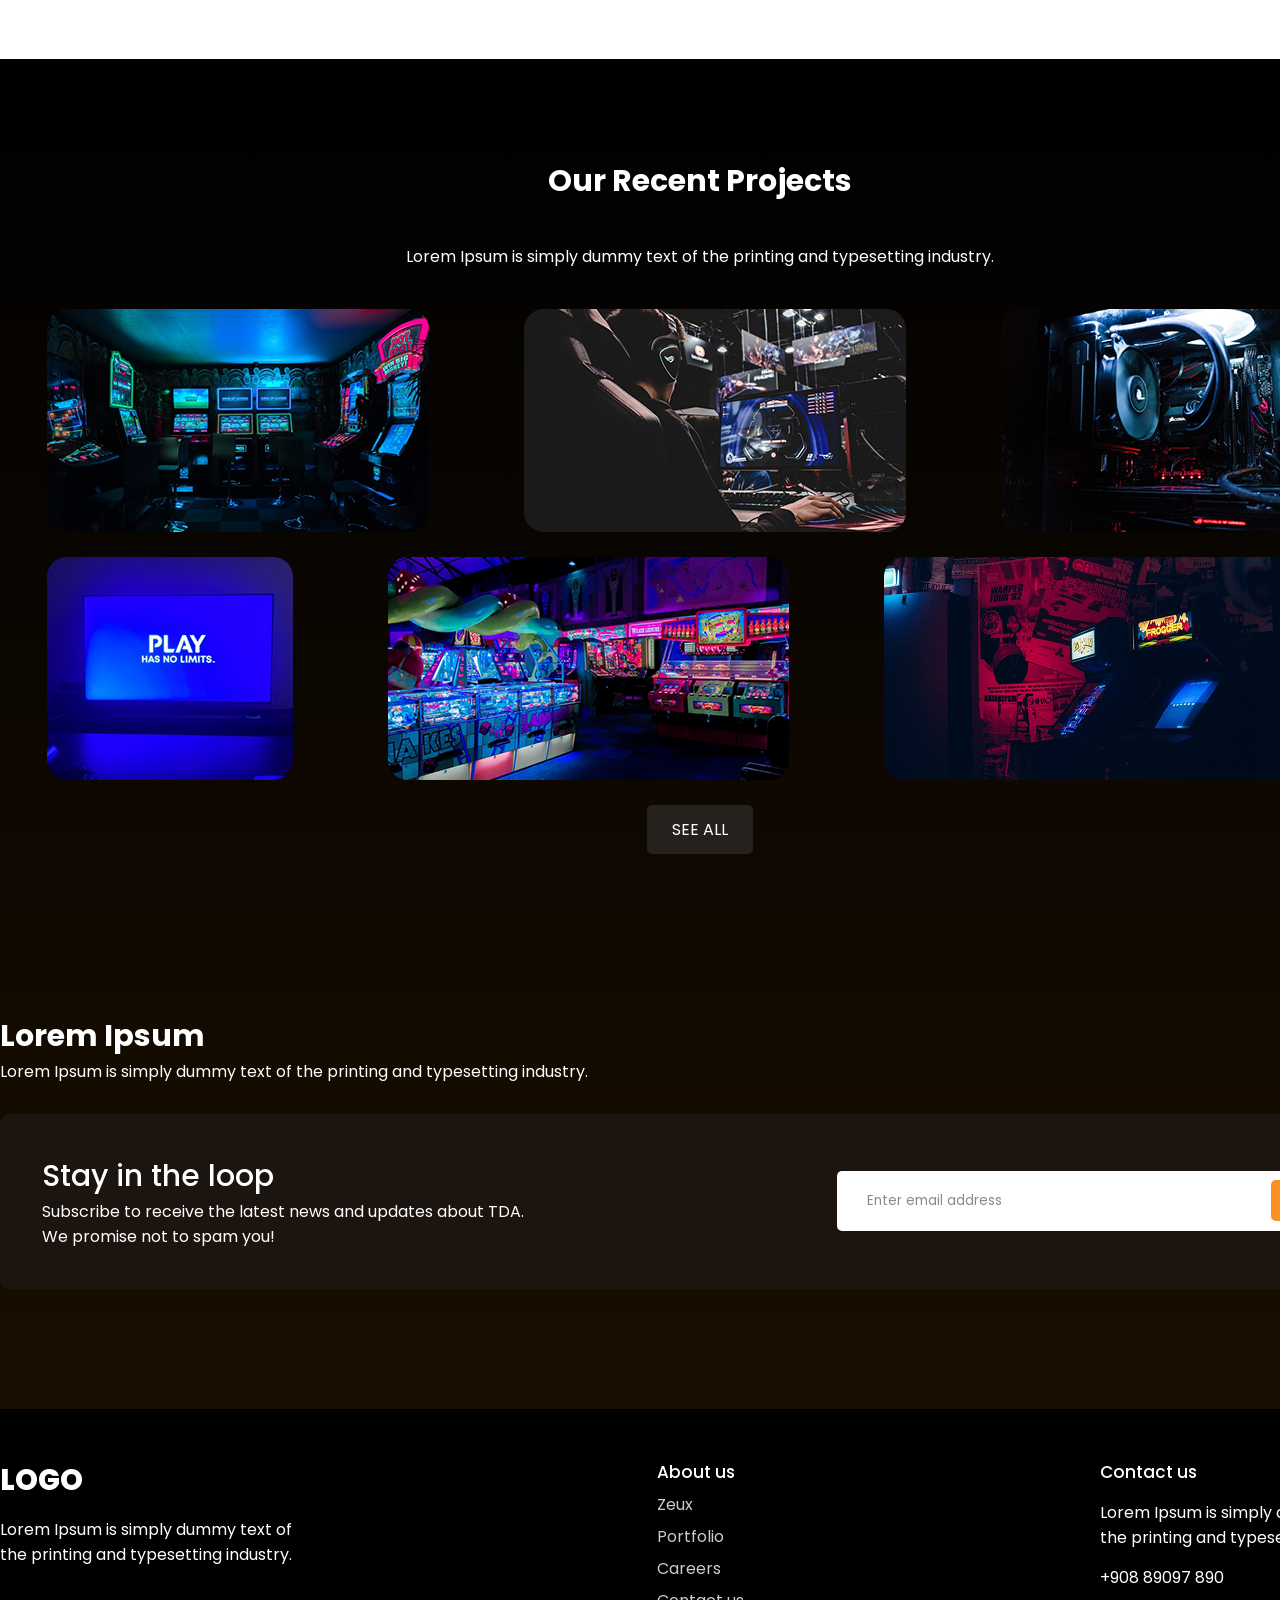
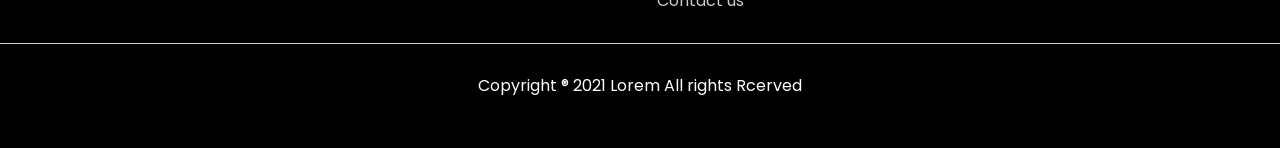
==== commit a22228f7: "about" ====
--- a/index.html
+++ b/index.html
@@ -13,8 +13,8 @@
             <span class="logo">LOGO</span>
             <nav>
                 <ul>
-                    <li class="active"><a href="#">Home</a></li>
-                    <li><a href="#">About us</a></li>
+                    <li class="active"><a href="/">Home</a></li>
+                    <li><a href="/about.html">About us</a></li>
                     <li><a href="#">Portfolio</a></li>
                     <li><a href="#">News</a></li>
                     <li class="btn"><a href="#">Contacts</a></li>
--- a/styles/main.css
+++ b/styles/main.css
@@ -36,7 +36,8 @@
     padding: 50px 0;
 }
 
-header .logo {
+header .logo,
+footer .blocks .logo {
     text-transform: uppercase;
     font-size: 29px;
     font-weight: 800;
@@ -339,3 +340,42 @@
     color: #fff;
 }
 
+/* footer */
+footer {
+    background: #000;
+    padding: 50px 0;
+}
+
+footer .blocks {
+    display: flex;
+    justify-content: space-between;
+}
+
+footer .blocks p {
+    width: 300px;
+    margin: 15px 0;
+}
+
+footer .blocks h4 {
+    font-weight: 500;
+    font-size: 17px;
+}
+footer .blocks ul {
+    list-style: none;
+}
+
+footer .blocks ul li {
+    margin-top: 7px;
+    opacity: 0.8;
+}
+
+footer hr {
+    margin: 30px 0;
+    border: 0;
+    height: 0.6px;
+    background: #ccc;
+}
+
+footer > p {
+    text-align: center;
+}
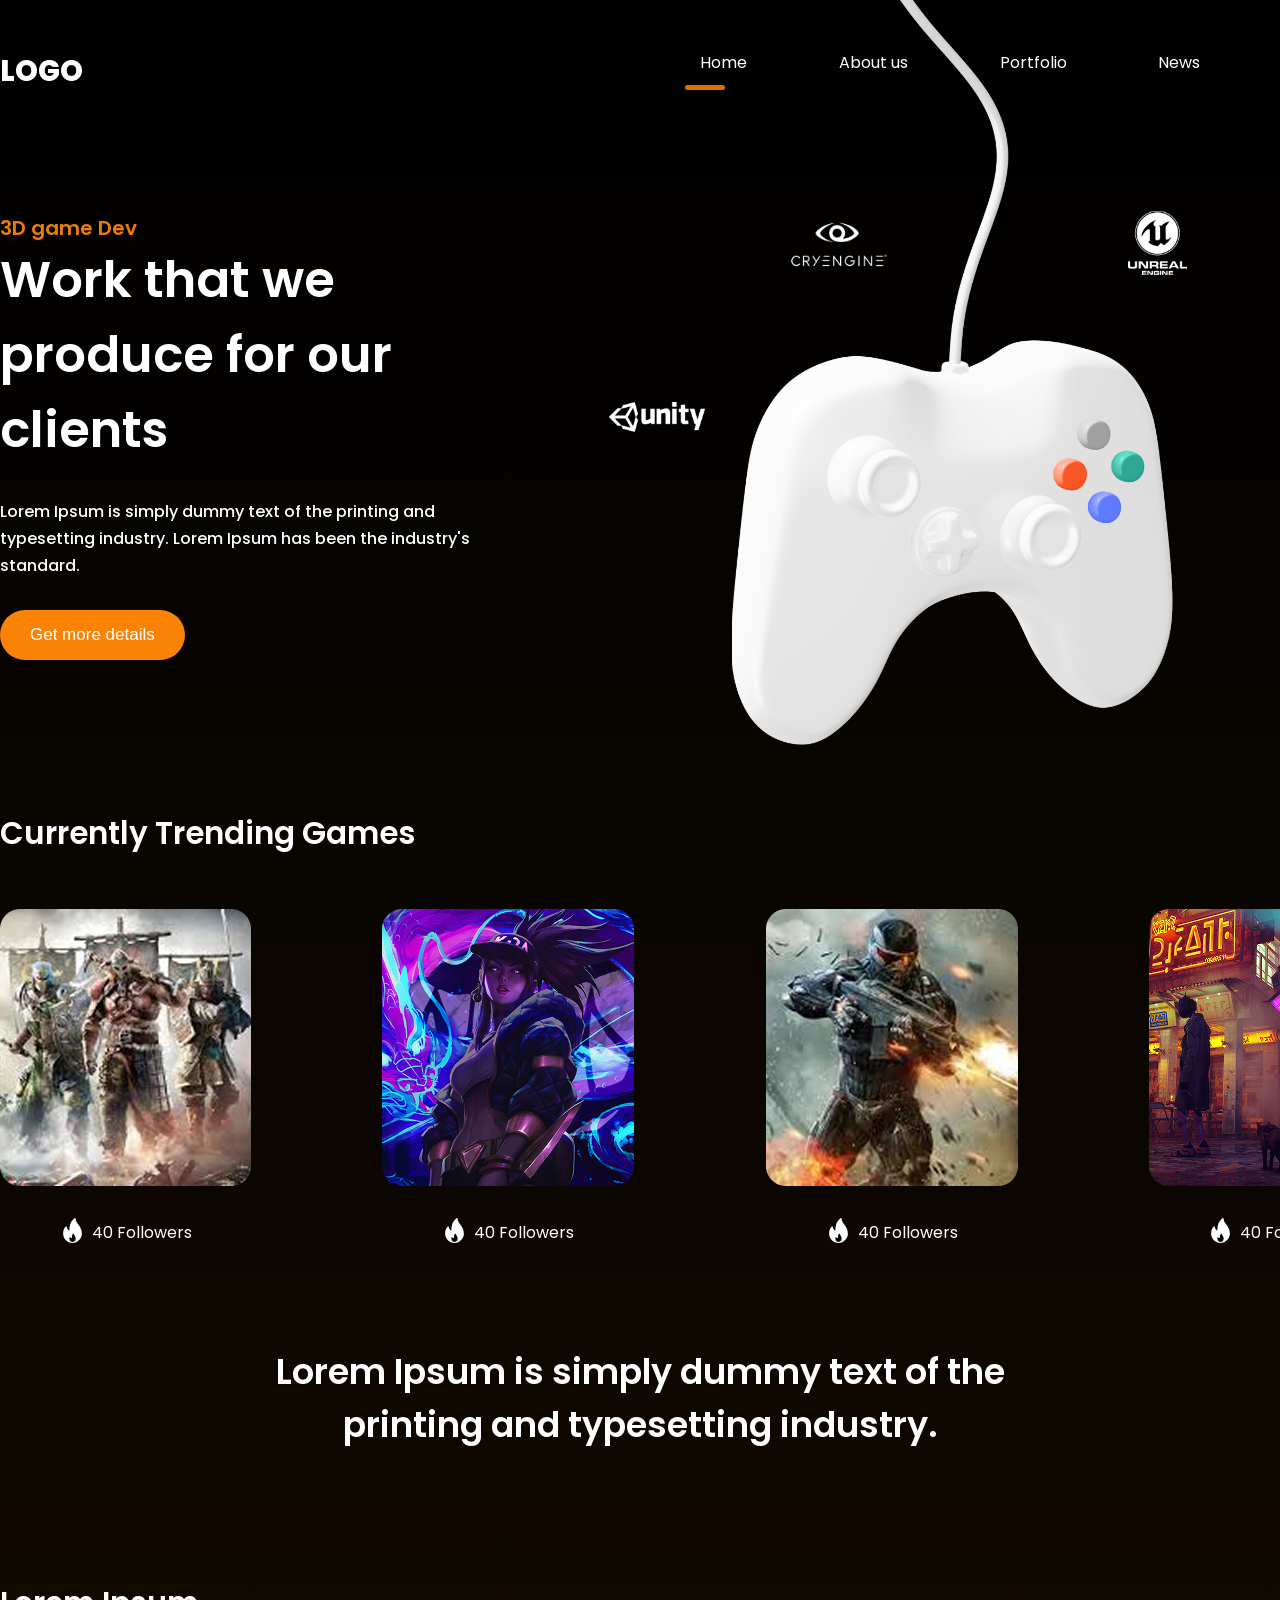
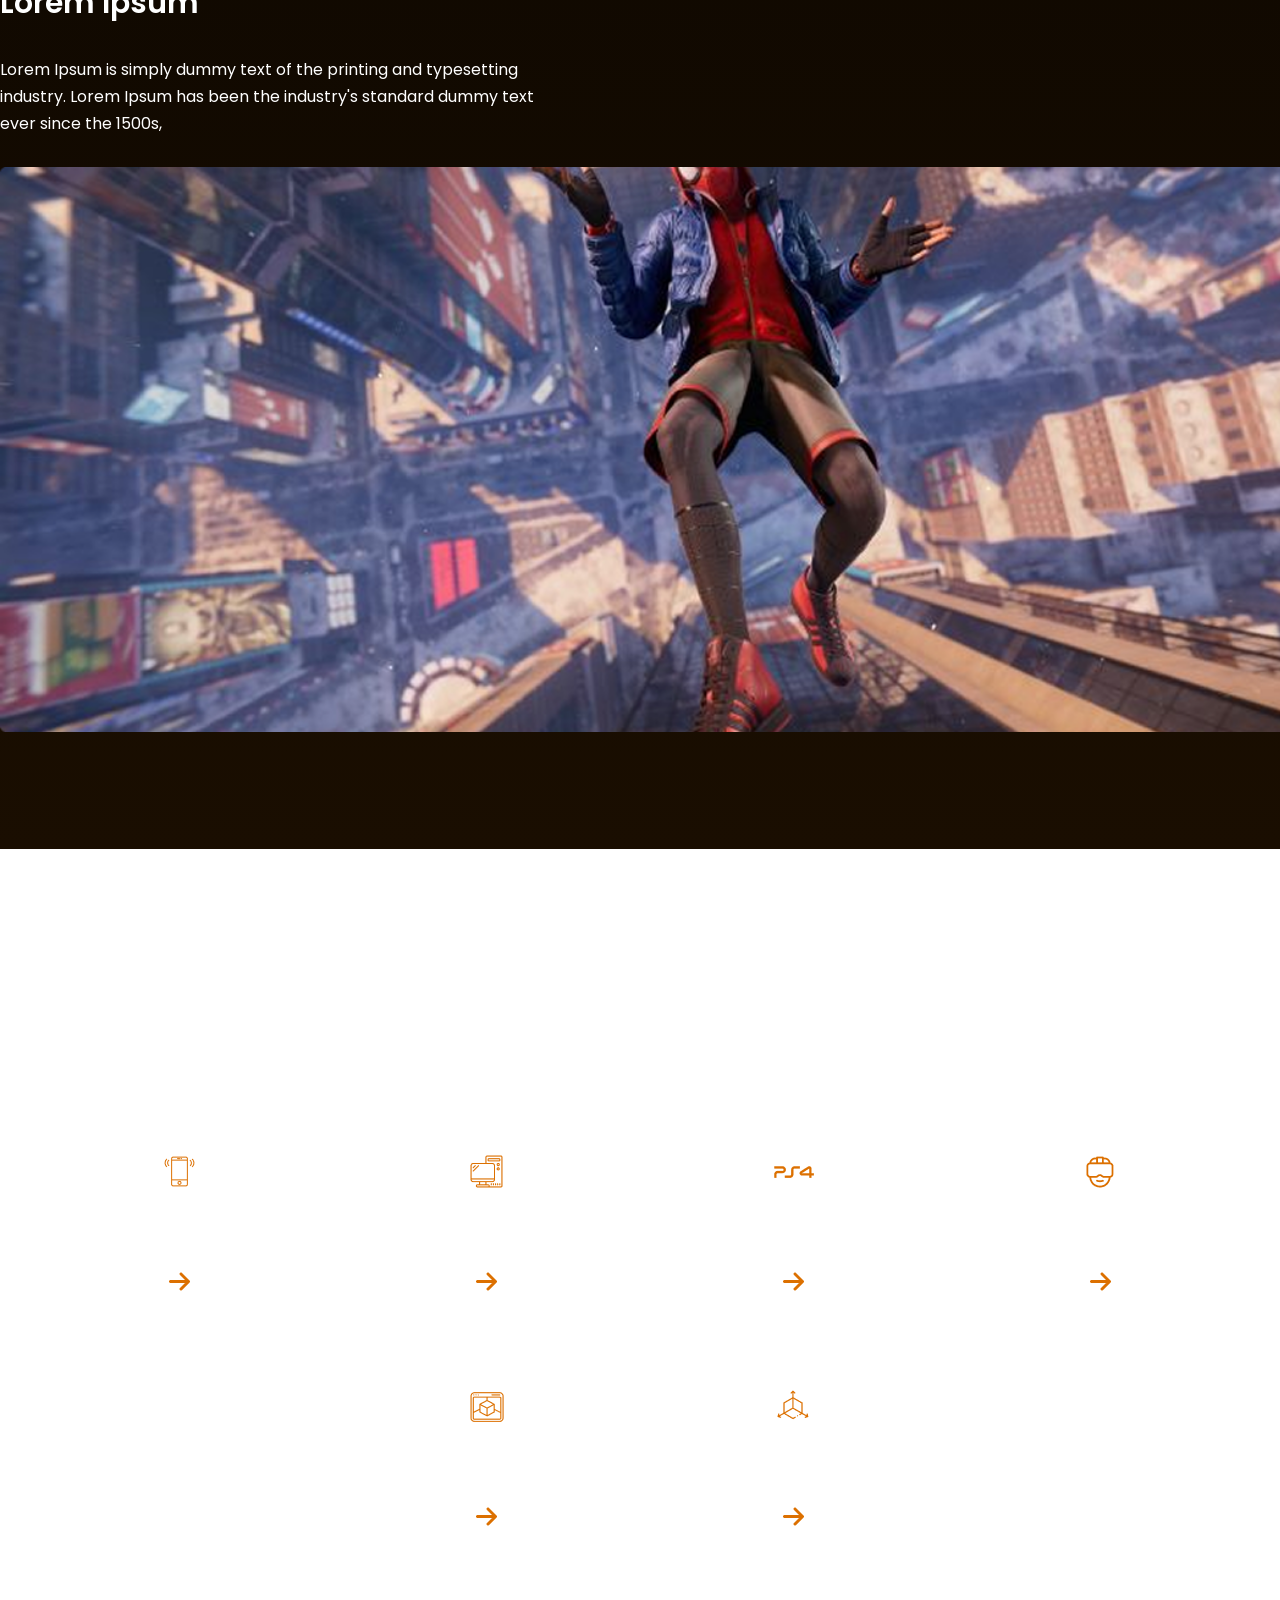
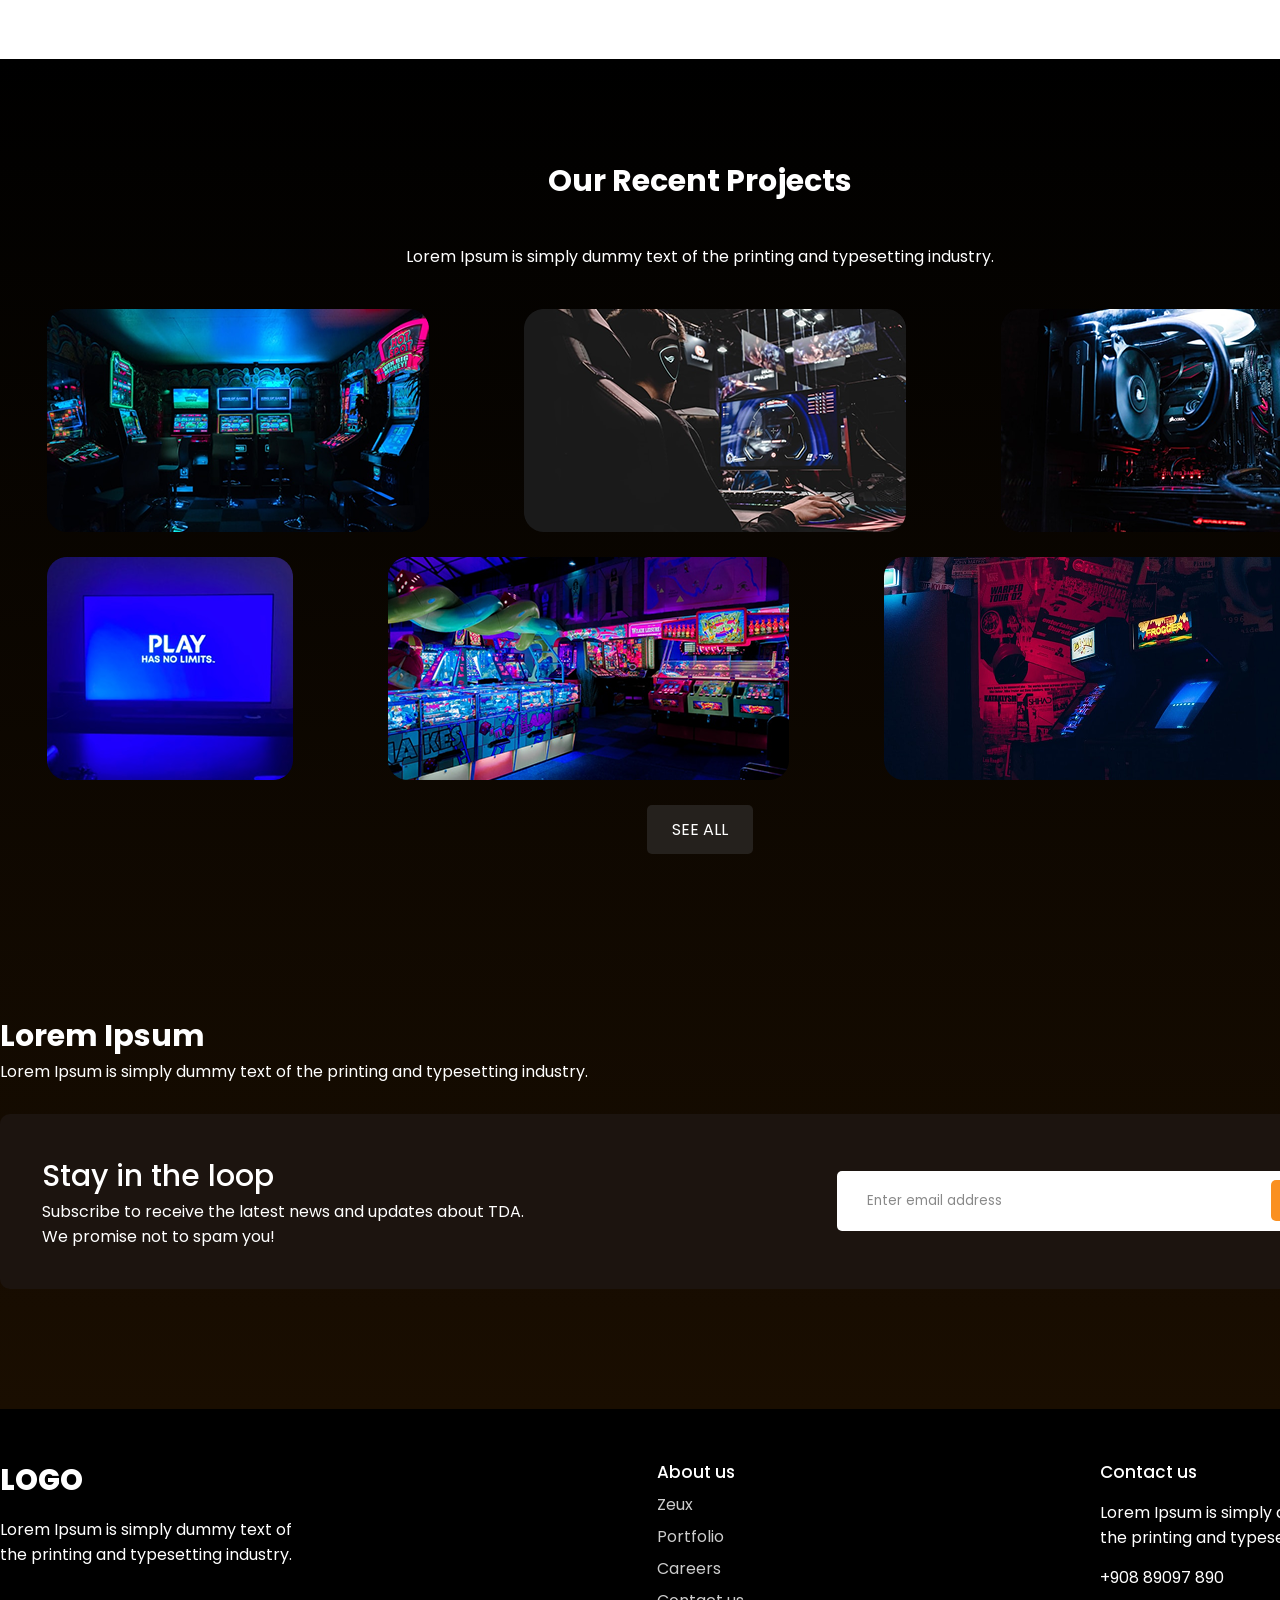
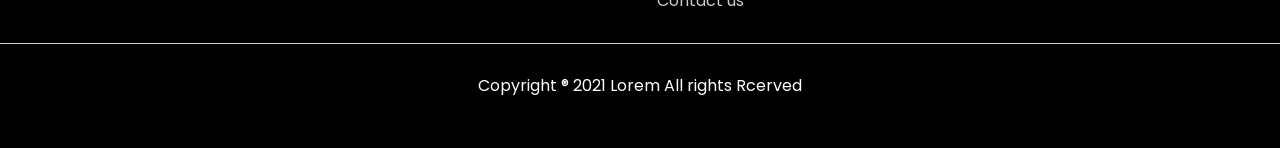
==== commit bc67b0ae: "contacts" ====
--- a/index.html
+++ b/index.html
@@ -13,11 +13,11 @@
             <span class="logo">LOGO</span>
             <nav>
                 <ul>
-                    <li class="active"><a href="/">Home</a></li>
-                    <li><a href="/about.html">About us</a></li>
+                    <li class="active"><a href="/gaming/">Home</a></li>
+                    <li><a href="/gaming/about.html">About us</a></li>
                     <li><a href="#">Portfolio</a></li>
                     <li><a href="#">News</a></li>
-                    <li class="btn"><a href="#">Contacts</a></li>
+                    <li class="btn"><a href="/gaming/contacts.html">Contacts</a></li>
                 </ul>
             </nav>
     </header>
--- a/styles/main.css
+++ b/styles/main.css
@@ -25,6 +25,7 @@
 .wrapper {
   background: linear-gradient(180deg, rgba(0,0,0,1) 0%, rgba(26,14,1,1) 100%);
   width: 100%;
+  overflow-x: hidden;
 }
 
 .container {
@@ -122,7 +123,8 @@
     margin: 30px 0;
 }
 
-.hero--info .btn {
+.hero--info .btn,
+.hero-about .info .btn {
     background: #fa8305;
     color: #fff;
     font-size: 17px;
@@ -132,7 +134,8 @@
     transition: all 500ms ease;
 }
 
-.hero--info .btn:hover {
+.hero--info .btn:hover,
+.hero-about .info .btn:hover {
     cursor: pointer;
     transform: scale(1.1);
 }
@@ -340,6 +343,75 @@
     color: #fff;
 }
 
+/* Страница про нас */
+.hero-about {
+    position: relative;
+}
+
+.hero-about .info {
+    width: 500px;
+    padding: 250px 0;
+}
+
+.hero-about .info h1 {
+    margin-bottom: 15px;
+    font-size: 30px;
+}
+
+.hero-about .info .btn {
+    margin-top: 20px;
+}
+
+.hero-about img {
+    position: absolute;
+    right: -150px;
+    top: 0;
+}
+
+.work {
+    padding: 80px 0;
+}
+
+.work h2 {
+    font-size: 25px;
+    margin-bottom: 40px;
+}
+
+.work .blocks {
+    display: flex;
+    justify-content: space-between;
+}
+
+.work .blocks .block {
+    width: 25%;
+    border-radius: 10px;
+    padding: 50px 35px;
+    background: #1C140F;
+}
+
+.work .blocks .block h3 {
+    font-size: 20px;
+    margin: 20px 0;
+}
+
+.work .blocks .block .badge {
+    border-radius: 7px;
+    padding: 10px 20px;
+}
+
+.work .blocks .block .purple {
+    background: #560f67;
+
+}
+
+.work .blocks .block .brown {
+    background: #31190d;
+}
+
+.work .blocks .block .green {
+    background: #192a1d;
+}
+
 /* footer */
 footer {
     background: #000;
@@ -378,4 +450,5 @@
 
 footer > p {
     text-align: center;
-}+}
+
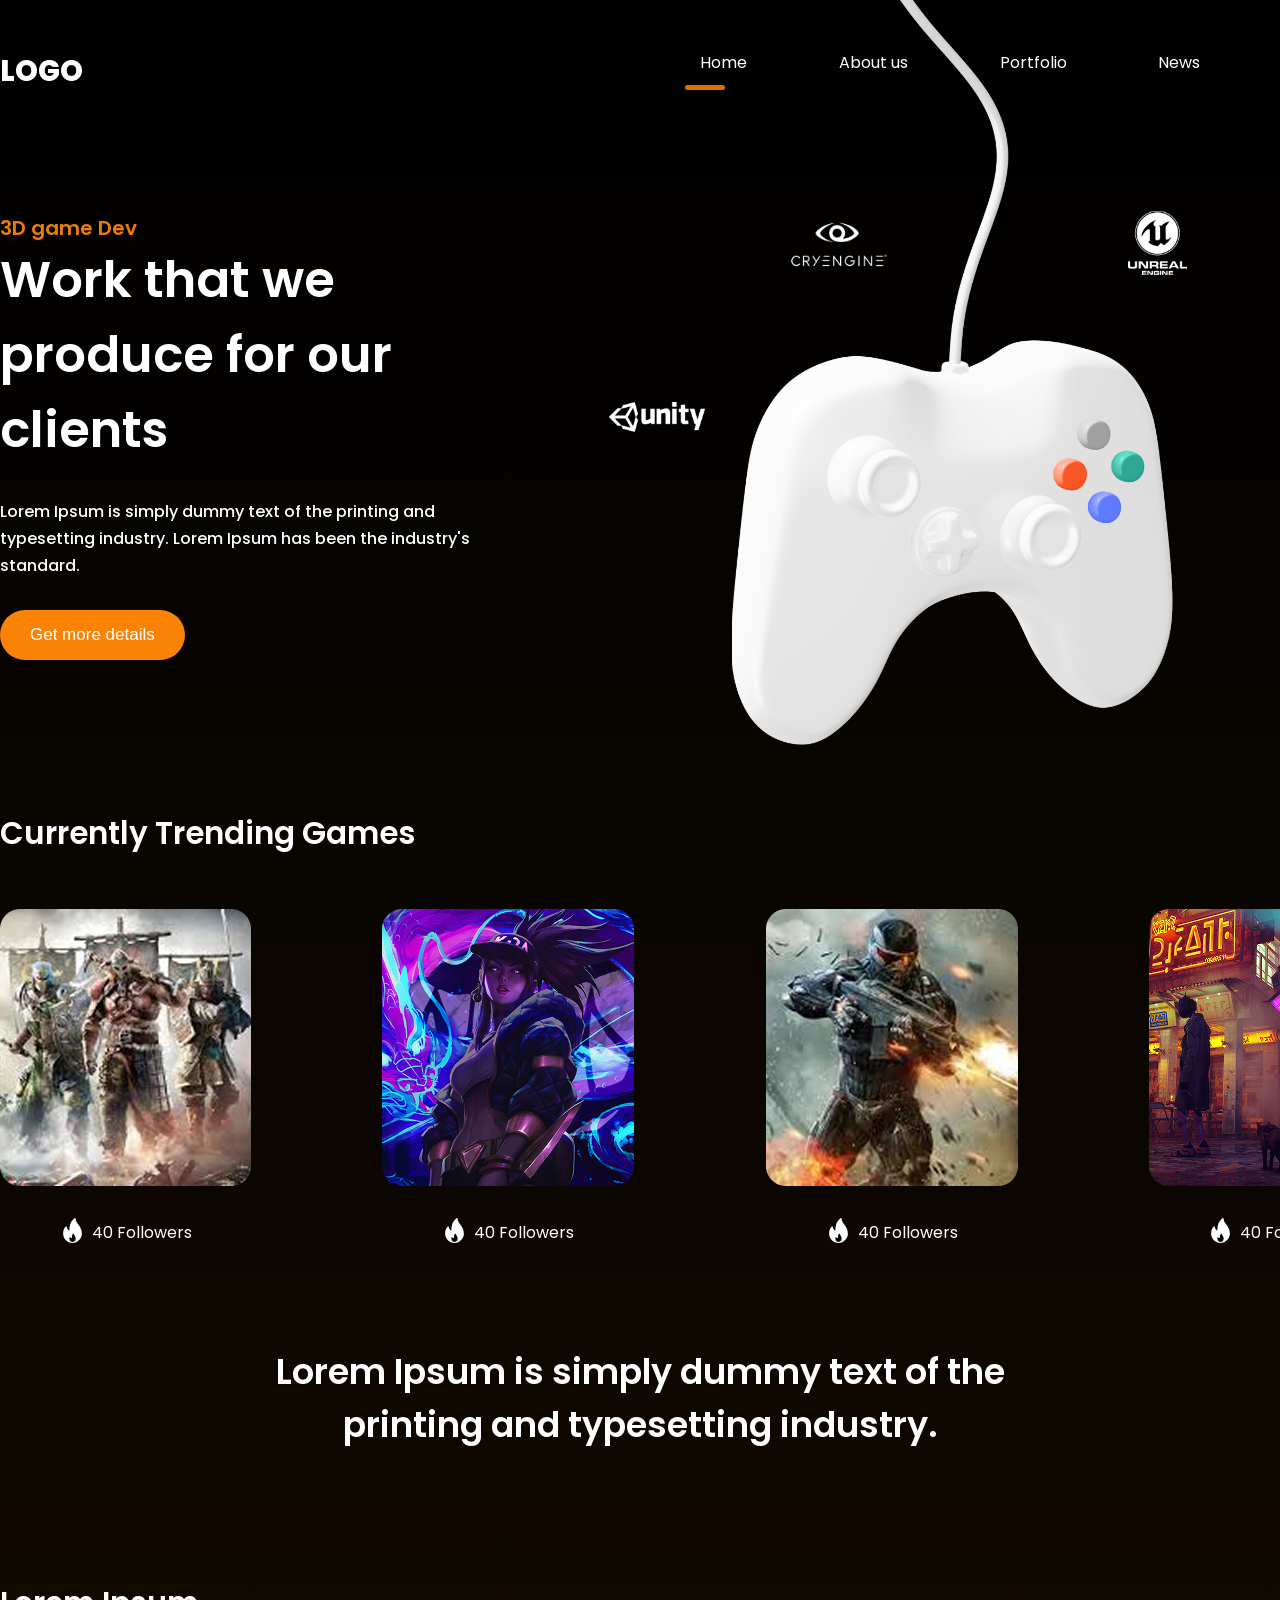
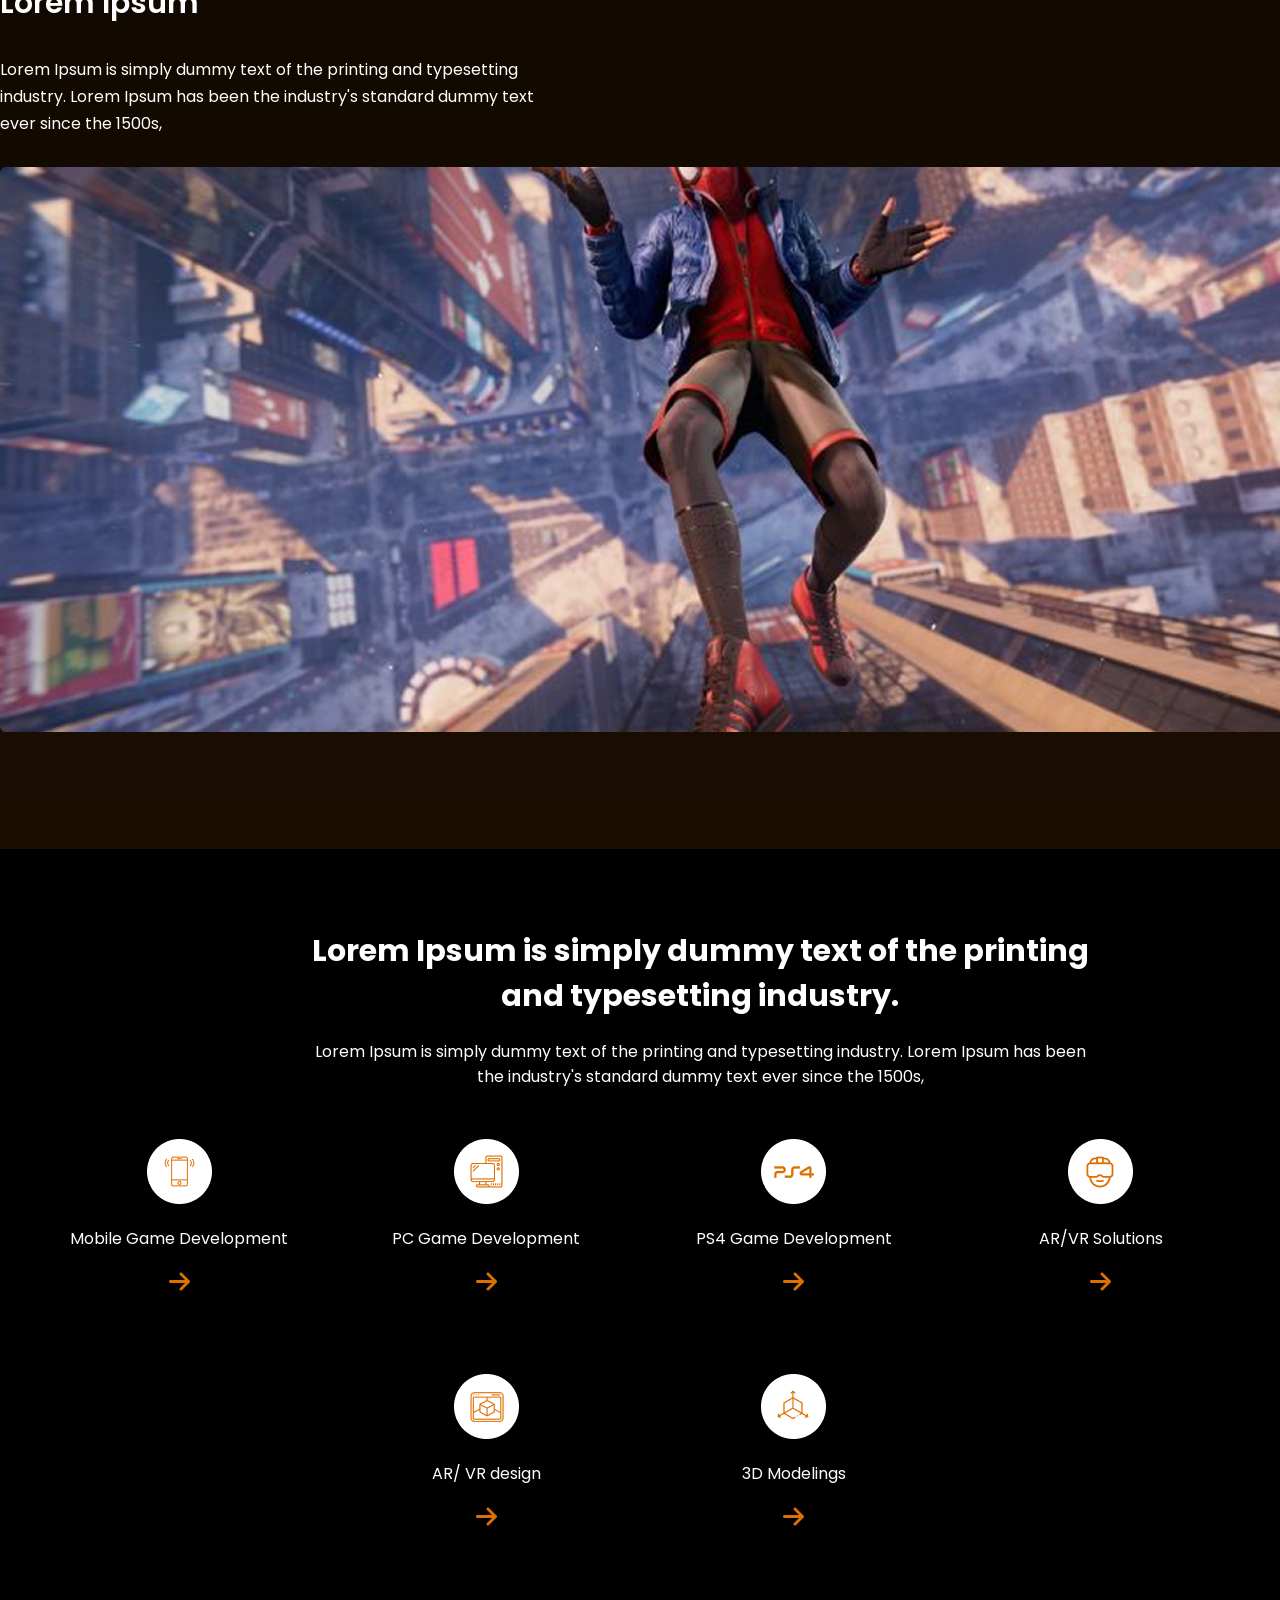
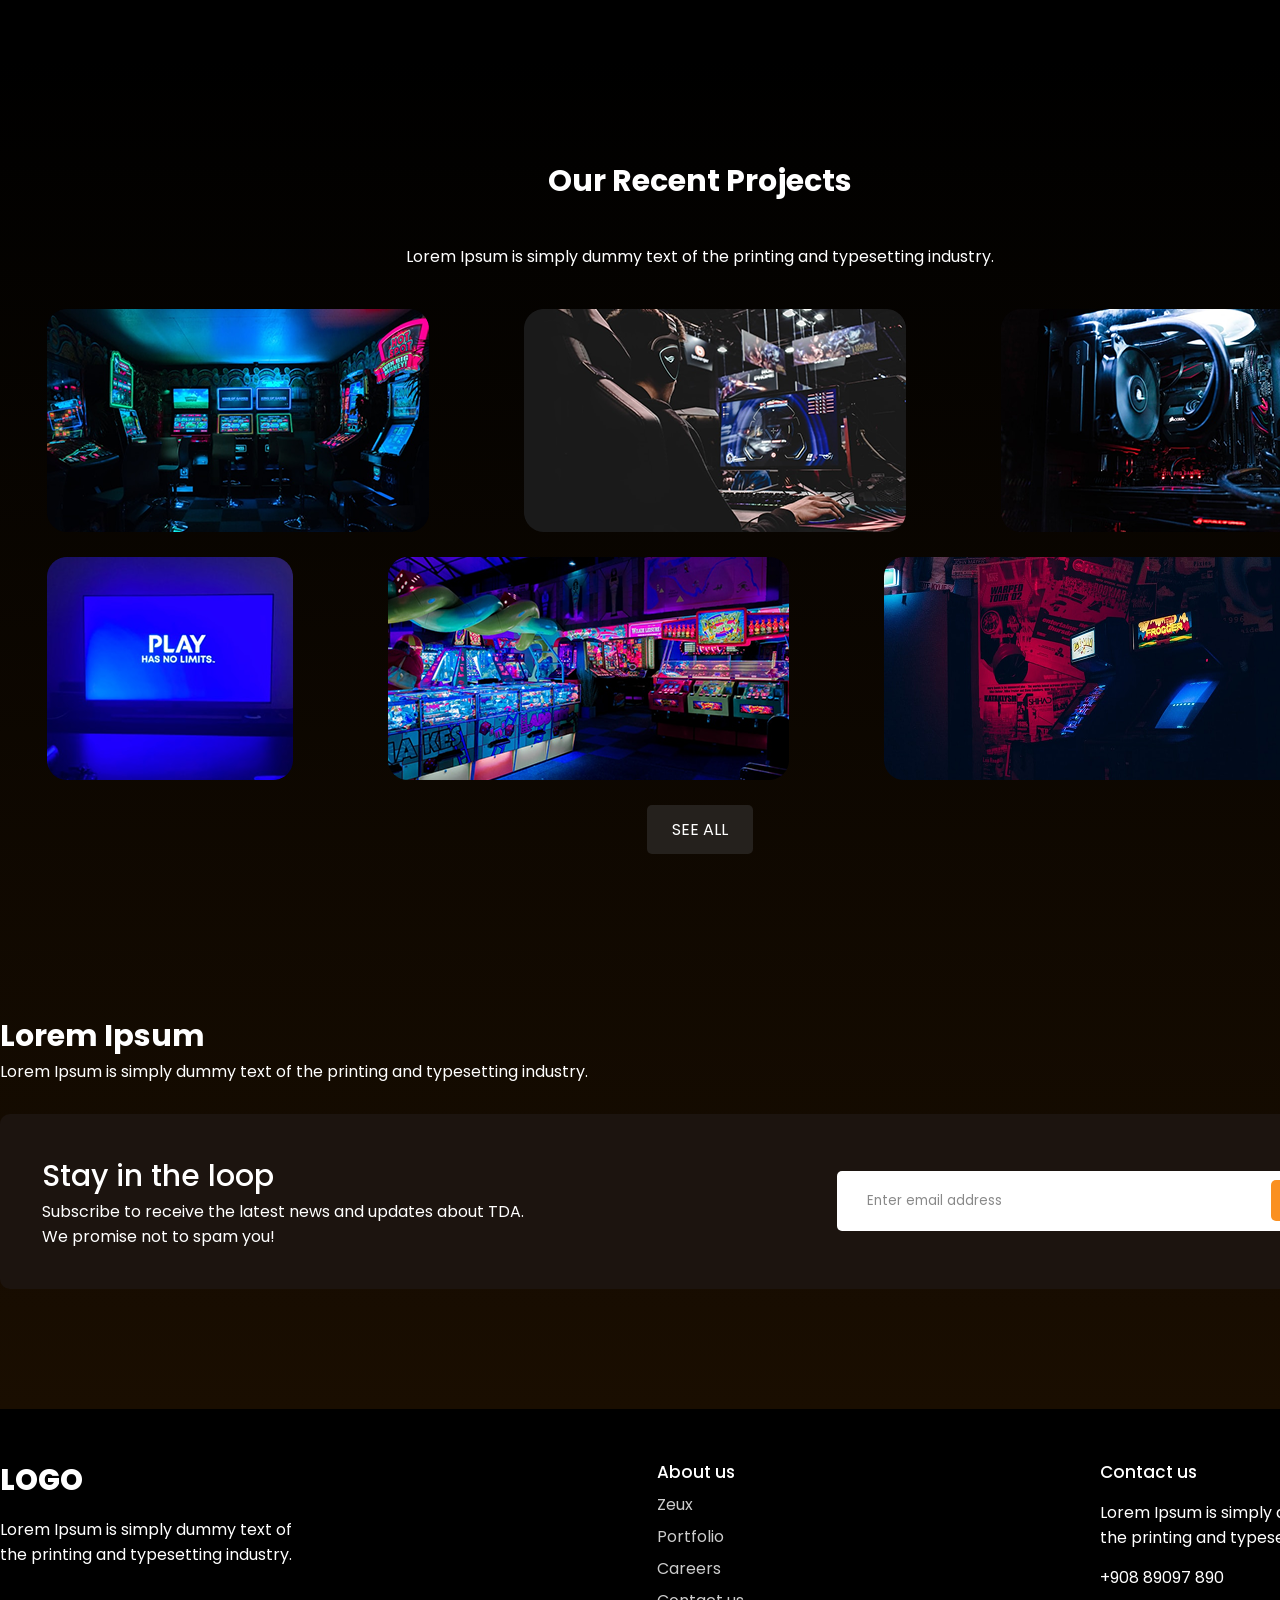
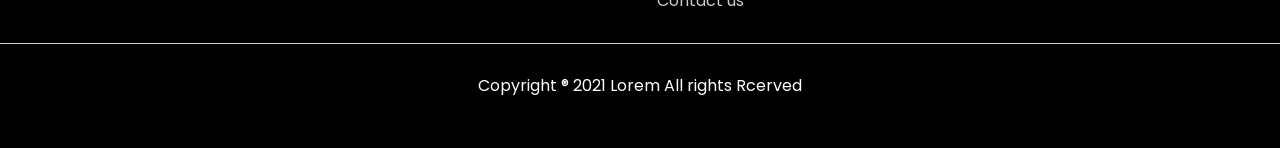
==== commit eafb47fe: "1" ====
--- a/index.html
+++ b/index.html
@@ -16,7 +16,7 @@
                     <li class="active"><a href="/gaming/">Home</a></li>
                     <li><a href="/gaming/about.html">About us</a></li>
                     <li><a href="#">Portfolio</a></li>
-                    <li><a href="#">News</a></li>
+                    <li><a href="/gaming/news.html">News</a></li>
                     <li class="btn"><a href="/gaming/contacts.html">Contacts</a></li>
                 </ul>
             </nav>
--- a/styles/main.css
+++ b/styles/main.css
@@ -10,6 +10,7 @@
     font-size: 16px;
     font-weight: 400;
     color: #fff;
+    background: #000;
 }
 
 a {
@@ -98,7 +99,6 @@
     padding-bottom: 100px;
     position: relative;
     z-index: 1;
-    position: relative;
 }
 
 .hero--info {
@@ -412,6 +412,170 @@
     background: #192a1d;
 }
 
+.work-info{
+    background: #1C140F;
+    height: 603px;
+}
+
+.work-info .container {
+    display: flex;
+    justify-content: space-between ;
+}
+
+.work-info img {
+    margin-top: 113px;
+    
+}
+
+.info-text {
+    width: 536px;
+    margin-right: 200px;
+}
+
+.info-text h4 {
+    margin-top: 134px;
+    font-size: 16px;
+    color: #fff;
+    width: 530px;
+}
+
+.info-text h2 {
+    font-size: 28px;
+    font-weight: 600;
+    line-height: 157%;
+    color: #fff;
+    width: 530px;
+    margin-top: 14px;
+}
+
+.info-text p {
+    font-size: 16px;
+    line-height: 200%;
+    color: #fff;
+    margin-top: 14px;
+}
+
+.our-team {
+    padding: 150px 0;
+}
+
+.our-team h2 {
+    font-size: 25px;
+    margin-bottom: 55px;
+}
+
+.our-team .blocks {
+    display: flex;
+    justify-content: space-between;
+}
+
+.our-team .blocks .block {
+    border-radius: 20px;
+    padding: 35px 85px;
+    background: #1C140F;
+    text-align: center;
+}
+
+.our-team .blocks .block h3 {
+    font-size: 20px;
+    margin: 20px 0;
+}
+
+.our-team .blocks .block p {
+    color: #E8E8E8;
+}
+
+/* Страница контакты */
+.hero-contacts h1 {
+    text-align: center;
+    margin-top: 70px;
+    margin-bottom: 30px;
+    font-size: 33px;
+}
+
+.hero-contacts p {
+    text-align: center;
+}
+
+.hero-contacts img {
+    width: 70%;
+    margin: 80px 15%;
+}
+
+.feedback {
+    padding: 70px 0;
+    background: #1C140F;
+}
+
+.feedback h2 {
+    text-align: center;
+    font-weight: 500;
+    font-size: 30px;
+}
+
+.feedback p {
+   text-align: center;
+   margin-top: 10px;  
+}
+
+.feedback form {
+    margin: 80px auto;
+    width: 600px;
+}
+
+.feedback form .inline {
+    display: flex;
+    justify-content: space-between;
+}
+
+.feedback form .inline > div {
+    width: 50%;
+}
+
+.feedback form label {
+    color: #4f4f4f;
+    font-size: 14px;
+}
+
+.feedback form input,
+.feedback form textarea {
+    background: #2c2420;
+    border-radius: 10px;
+    border: 0.6px solid #cecece;
+    display: block;
+    width: 90%;
+    padding: 15px 10px;
+    outline: none;
+    color: #fff;
+    margin-top: 7px;
+    margin-bottom: 20px;
+}
+
+.feedback form .one-line {
+    width: 96%;
+}
+
+.feedback form textarea {
+    resize: none;
+    height: 200px;
+}
+
+.feedback form button {
+    padding: 15px 35px;
+    background: #dc7000;
+    border-radius: 5px;
+    border: 0;
+    float: right;
+    cursor: pointer;
+    color: #fff;
+    transition: all 500ms ease;
+}
+
+.feedback form button:hover {
+    background: #b01414;
+}
+
+
 /* footer */
 footer {
     background: #000;
